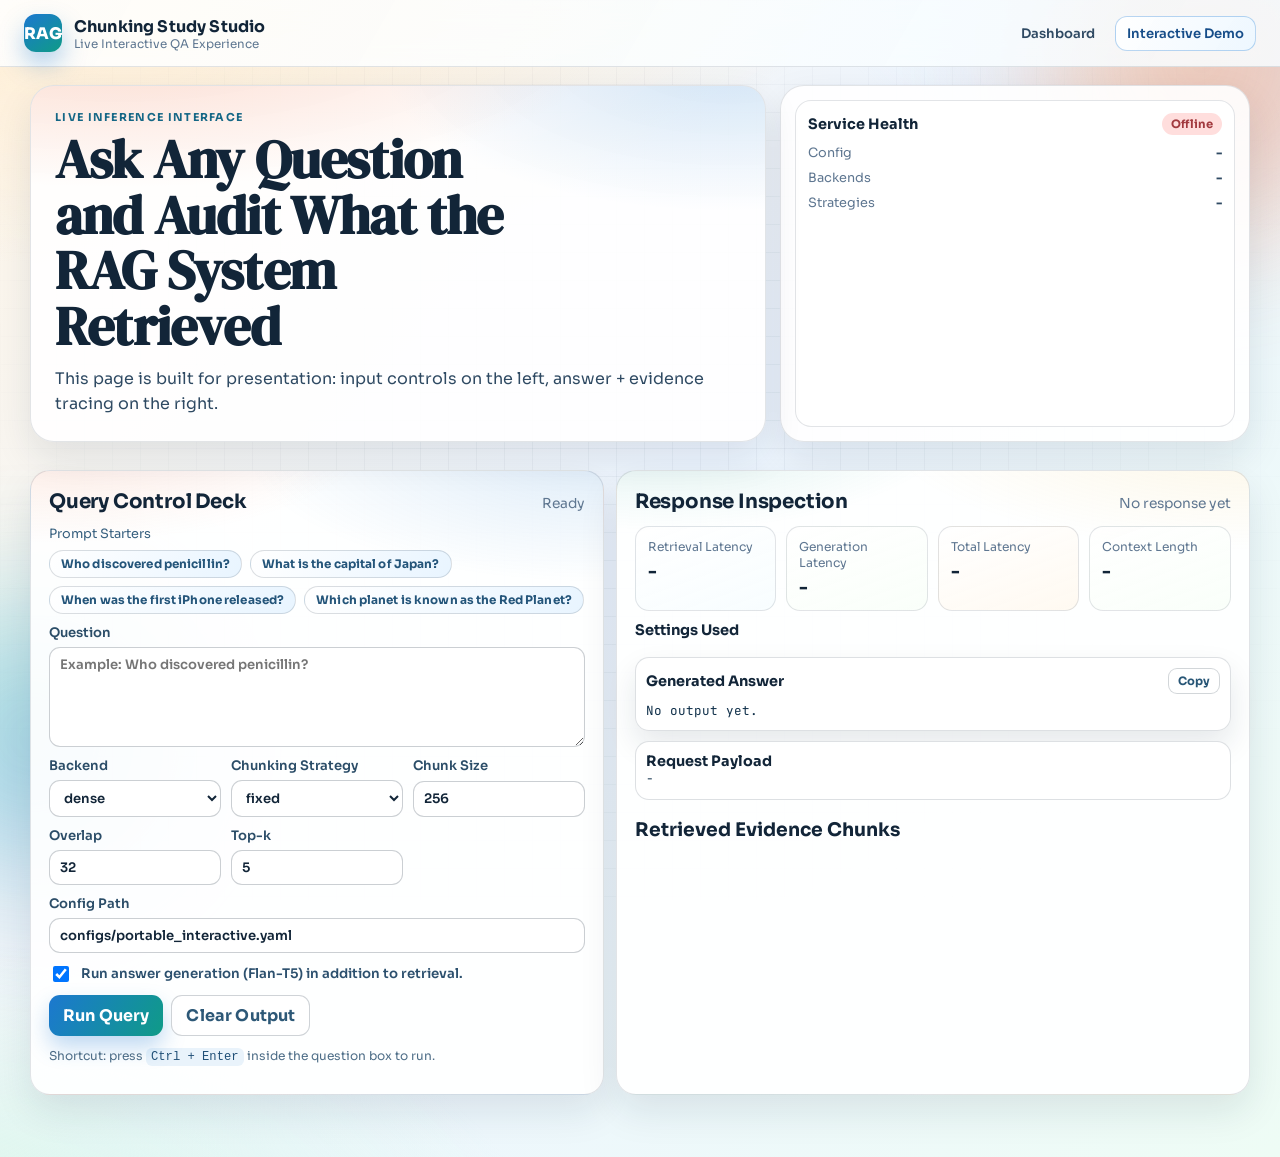
==== dashboard/demo.html @ 39a942e5 "feat: finalize v1 with portable interactive demo, redesigned frontend, and roadmap updates" ====
<!doctype html>
<html lang="en">
<head>
  <meta charset="utf-8">
  <meta name="viewport" content="width=device-width, initial-scale=1">
  <title>RAG Live Demo | Ask and Inspect Evidence</title>
  <link rel="preconnect" href="https://fonts.googleapis.com">
  <link rel="preconnect" href="https://fonts.gstatic.com" crossorigin>
  <link href="https://fonts.googleapis.com/css2?family=DM+Serif+Display:ital@0;1&family=JetBrains+Mono:wght@400;600&family=Sora:wght@400;600;700;800&display=swap" rel="stylesheet">
  <link rel="stylesheet" href="./styles.css">
  <link rel="stylesheet" href="./demo.css">
</head>
<body>
  <div class="ambient ambient-a"></div>
  <div class="ambient ambient-b"></div>
  <div class="grid-overlay"></div>

  <header class="topbar">
    <div class="brand">
      <span class="brand-badge">RAG</span>
      <div>
        <strong>Chunking Study Studio</strong>
        <small>Live Interactive QA Experience</small>
      </div>
    </div>
    <nav class="nav">
      <a href="./index.html">Dashboard</a>
      <a href="./demo.html" class="active">Interactive Demo</a>
    </nav>
  </header>

  <main class="container demo-container">
    <section class="hero demo-hero">
      <div class="hero-copy">
        <p class="eyebrow">Live Inference Interface</p>
        <h1>Ask Any Question and Audit What the RAG System Retrieved</h1>
        <p class="lead">
          This page is built for presentation: input controls on the left, answer + evidence tracing on the right.
        </p>
      </div>
      <aside class="hero-side">
        <article class="signal-card">
          <header>
            <h3>Service Health</h3>
            <span id="demoHealth" class="status status-warn">Checking...</span>
          </header>
          <dl>
            <div>
              <dt>Config</dt>
              <dd id="activeConfig">-</dd>
            </div>
            <div>
              <dt>Backends</dt>
              <dd id="availableBackends">-</dd>
            </div>
            <div>
              <dt>Strategies</dt>
              <dd id="availableStrategies">-</dd>
            </div>
          </dl>
        </article>
      </aside>
    </section>

    <section class="demo-layout">
      <article class="panel input-panel">
        <div class="section-head">
          <h2>Query Control Deck</h2>
          <p id="demoStatus">Ready</p>
        </div>

        <div class="preset-wrap">
          <p>Prompt Starters</p>
          <div id="promptChips" class="prompt-chips"></div>
        </div>

        <form id="askForm" class="ask-form">
          <label class="wide">
            Question
            <textarea id="questionInput" rows="4" placeholder="Example: Who discovered penicillin?"></textarea>
          </label>

          <label>
            Backend
            <select id="backendInput">
              <option value="dense">dense</option>
              <option value="bm25">bm25</option>
            </select>
          </label>

          <label>
            Chunking Strategy
            <select id="strategyInput">
              <option value="fixed">fixed</option>
              <option value="structure">structure</option>
              <option value="adaptive">adaptive</option>
            </select>
          </label>

          <label>
            Chunk Size
            <input id="chunkSizeInput" type="number" min="32" max="1024" value="256">
          </label>

          <label>
            Overlap
            <input id="overlapInput" type="number" min="0" max="512" value="32">
          </label>

          <label>
            Top-k
            <input id="topKInput" type="number" min="1" max="20" value="5">
          </label>

          <label class="wide">
            Config Path
            <input id="configInput" type="text" value="configs/portable_interactive.yaml">
          </label>

          <label class="checkbox wide">
            <input id="generateInput" type="checkbox" checked>
            Run answer generation (Flan-T5) in addition to retrieval.
          </label>

          <div class="form-actions wide">
            <button id="askBtn" type="submit">Run Query</button>
            <button id="clearBtn" type="button" class="secondary">Clear Output</button>
          </div>
        </form>

        <p class="hint">
          Shortcut: press <code>Ctrl + Enter</code> inside the question box to run.
        </p>
      </article>

      <article class="panel output-panel">
        <div class="section-head">
          <h2>Response Inspection</h2>
          <p id="responseTag">No response yet</p>
        </div>

        <div class="metric-grid compact">
          <article class="metric-card"><span>Retrieval Latency</span><strong id="o-retrieval-latency">-</strong></article>
          <article class="metric-card"><span>Generation Latency</span><strong id="o-generation-latency">-</strong></article>
          <article class="metric-card"><span>Total Latency</span><strong id="o-total-latency">-</strong></article>
          <article class="metric-card"><span>Context Length</span><strong id="o-context-len">-</strong></article>
        </div>

        <div class="settings-shell">
          <h3>Settings Used</h3>
          <div id="settingsBadges" class="settings-badges"></div>
        </div>

        <article class="answer-card">
          <header>
            <h3>Generated Answer</h3>
            <button id="copyAnswerBtn" type="button" class="mini-btn">Copy</button>
          </header>
          <pre id="answerOutput">No output yet.</pre>
        </article>

        <article class="payload-card">
          <h3>Request Payload</h3>
          <pre id="payloadOutput">-</pre>
        </article>

        <article>
          <h3>Retrieved Evidence Chunks</h3>
          <div id="hitsOutput" class="hits"></div>
        </article>
      </article>
    </section>
  </main>

  <script src="./demo.js"></script>
</body>
</html>
---- dashboard/styles.css ----
:root {
  --bg-cream: #fff6e8;
  --bg-mint: #eefcf5;
  --bg-sky: #edf5ff;
  --ink-900: #122538;
  --ink-700: #2f4a63;
  --ink-500: #5f7791;
  --line-soft: rgba(18, 37, 56, 0.12);
  --line-strong: rgba(18, 37, 56, 0.22);
  --card: rgba(255, 255, 255, 0.9);
  --brand-blue: #1c78d0;
  --brand-teal: #0f9b87;
  --brand-orange: #f06d43;
  --brand-gold: #f2bb39;
  --brand-red: #cc4f50;
  --ok: #138a5f;
  --warn: #a0661f;
  --err: #a23a3f;
  --shadow-soft: 0 16px 38px rgba(18, 37, 56, 0.1);
  --shadow-strong: 0 24px 64px rgba(18, 37, 56, 0.16);
}

* {
  box-sizing: border-box;
}

html,
body {
  margin: 0;
  padding: 0;
  color: var(--ink-900);
  background:
    radial-gradient(1200px 650px at 10% -14%, #ffe8c7 0%, transparent 66%),
    radial-gradient(920px 500px at 110% -8%, #d6ebff 0%, transparent 68%),
    radial-gradient(920px 500px at -5% 110%, #d9f8e8 0%, transparent 66%),
    linear-gradient(130deg, var(--bg-cream), var(--bg-sky) 48%, var(--bg-mint));
  font-family: "Sora", "Plus Jakarta Sans", "Avenir Next", sans-serif;
  min-height: 100%;
}

body {
  overflow-x: hidden;
}

.ambient {
  position: fixed;
  z-index: 0;
  pointer-events: none;
  border-radius: 999px;
  filter: blur(72px);
  opacity: 0.42;
  animation: floatBlob 10s ease-in-out infinite;
}

.ambient-a {
  width: 320px;
  height: 320px;
  top: -96px;
  right: -82px;
  background: linear-gradient(140deg, #ffb978, #f56e4a);
}

.ambient-b {
  width: 270px;
  height: 270px;
  bottom: 3%;
  left: -102px;
  background: linear-gradient(140deg, #36d0ba, #2c7edd);
  animation-delay: 1.8s;
}

.grid-overlay {
  position: fixed;
  inset: 0;
  z-index: 0;
  pointer-events: none;
  background-image:
    linear-gradient(rgba(24, 51, 72, 0.045) 1px, transparent 1px),
    linear-gradient(90deg, rgba(24, 51, 72, 0.045) 1px, transparent 1px);
  background-size: 28px 28px;
  mask-image: radial-gradient(circle at center, #000 28%, transparent 92%);
}

.topbar {
  position: sticky;
  top: 0;
  z-index: 40;
  display: flex;
  justify-content: space-between;
  align-items: center;
  gap: 14px;
  padding: 14px 24px;
  border-bottom: 1px solid rgba(18, 37, 56, 0.12);
  background:
    linear-gradient(120deg, rgba(255, 255, 255, 0.88), rgba(246, 252, 255, 0.86));
  backdrop-filter: blur(12px) saturate(140%);
}

.brand {
  display: flex;
  align-items: center;
  gap: 12px;
}

.brand strong {
  display: block;
  font-size: 1rem;
  letter-spacing: 0.01em;
}

.brand small {
  display: block;
  color: var(--ink-500);
  font-size: 0.74rem;
}

.brand-badge {
  width: 38px;
  height: 38px;
  display: inline-flex;
  align-items: center;
  justify-content: center;
  border-radius: 12px;
  font-weight: 800;
  letter-spacing: 0.04em;
  color: #fff;
  background: linear-gradient(145deg, var(--brand-blue), var(--brand-teal));
  box-shadow: 0 12px 24px rgba(28, 120, 208, 0.34);
}

.nav {
  display: flex;
  flex-wrap: wrap;
  gap: 8px;
}

.nav a {
  text-decoration: none;
  color: var(--ink-700);
  border: 1px solid transparent;
  border-radius: 12px;
  padding: 8px 11px;
  font-size: 0.82rem;
  font-weight: 600;
  transition: transform 0.2s ease, border-color 0.2s ease, background 0.2s ease;
}

.nav a:hover {
  transform: translateY(-1px);
  border-color: rgba(28, 120, 208, 0.24);
  background: rgba(255, 255, 255, 0.88);
}

.nav a.active {
  border-color: rgba(28, 120, 208, 0.3);
  background: linear-gradient(120deg, rgba(255, 255, 255, 0.94), rgba(237, 247, 255, 0.95));
  color: #164d89;
}

.container {
  position: relative;
  z-index: 1;
  max-width: 1260px;
  margin: 0 auto;
  padding: 24px 20px 62px;
}

.hero {
  display: grid;
  grid-template-columns: 1.32fr 0.88fr;
  gap: 14px;
  margin-bottom: 14px;
}

.hero-copy,
.hero-side {
  border-radius: 24px;
  border: 1px solid var(--line-soft);
  background: var(--card);
  box-shadow: var(--shadow-soft);
}

.hero-copy {
  padding: 24px;
  position: relative;
  overflow: hidden;
}

.hero-copy::before {
  content: "";
  position: absolute;
  inset: 0;
  pointer-events: none;
  background:
    radial-gradient(700px 220px at 12% -16%, rgba(240, 109, 67, 0.26), transparent 72%),
    radial-gradient(500px 220px at 95% -8%, rgba(28, 120, 208, 0.2), transparent 70%);
}

.hero-copy > * {
  position: relative;
  z-index: 1;
}

.hero-copy h1 {
  margin: 8px 0 12px;
  max-width: 18ch;
  line-height: 1.04;
  letter-spacing: -0.015em;
  font-size: clamp(2rem, 4.9vw, 3.35rem);
  font-family: "DM Serif Display", "Bodoni MT", serif;
}

.eyebrow {
  margin: 0;
  text-transform: uppercase;
  letter-spacing: 0.12em;
  color: #156786;
  font-weight: 700;
  font-size: 0.68rem;
}

.lead {
  margin: 0;
  max-width: 66ch;
  color: var(--ink-700);
  line-height: 1.56;
}

.hero-actions {
  display: flex;
  flex-wrap: wrap;
  gap: 10px;
  margin: 18px 0 14px;
}

.btn {
  border-radius: 13px;
  padding: 10px 15px;
  text-decoration: none;
  font-weight: 700;
  font-size: 0.84rem;
  letter-spacing: 0.015em;
  transition: transform 0.2s ease, box-shadow 0.2s ease;
}

.btn:hover {
  transform: translateY(-1px);
}

.btn-primary {
  color: #fff;
  background: linear-gradient(120deg, #1c78d0, #0f9b87);
  box-shadow: 0 14px 28px rgba(26, 116, 193, 0.32);
}

.btn-ghost {
  color: #204b70;
  border: 1px solid rgba(28, 120, 208, 0.28);
  background: rgba(255, 255, 255, 0.9);
}

.chip-row {
  display: flex;
  flex-wrap: wrap;
  gap: 8px;
}

.chip-row span {
  display: inline-flex;
  align-items: center;
  border-radius: 999px;
  border: 1px solid rgba(18, 37, 56, 0.12);
  color: #254967;
  background: linear-gradient(120deg, rgba(255, 255, 255, 0.95), rgba(235, 247, 255, 0.95));
  padding: 6px 12px;
  font-size: 0.76rem;
}

.hero-side {
  display: grid;
  gap: 10px;
  padding: 14px;
}

.signal-card {
  border: 1px solid var(--line-soft);
  border-radius: 16px;
  padding: 12px;
  background: rgba(255, 255, 255, 0.92);
}

.signal-card header {
  display: flex;
  justify-content: space-between;
  align-items: center;
  gap: 8px;
  margin-bottom: 10px;
}

.signal-card h3 {
  margin: 0;
  font-size: 0.9rem;
}

.signal-card.subtle p {
  margin: 6px 0 0;
  color: var(--ink-700);
  font-size: 0.84rem;
}

.status {
  border-radius: 999px;
  padding: 4px 9px;
  font-size: 0.72rem;
  font-weight: 700;
  letter-spacing: 0.01em;
}

.status-ok {
  color: var(--ok);
  background: #dff6ec;
}

.status-warn {
  color: var(--warn);
  background: #ffefcf;
}

.status-err {
  color: var(--err);
  background: #ffdedd;
}

.signal-card dl {
  margin: 0;
  display: grid;
  gap: 9px;
}

.signal-card dl div {
  display: flex;
  justify-content: space-between;
  gap: 10px;
}

.signal-card dt {
  color: var(--ink-500);
  font-size: 0.8rem;
}

.signal-card dd {
  margin: 0;
  max-width: 56%;
  text-align: right;
  font-size: 0.79rem;
  font-weight: 700;
  color: var(--ink-700);
}

.panel {
  margin-top: 14px;
  border-radius: 20px;
  border: 1px solid var(--line-soft);
  background: var(--card);
  box-shadow: var(--shadow-soft);
  padding: 18px;
}

.section-head {
  display: flex;
  justify-content: space-between;
  align-items: baseline;
  flex-wrap: wrap;
  gap: 8px;
  margin-bottom: 12px;
}

.section-head h2 {
  margin: 0;
  font-size: 1.24rem;
  letter-spacing: -0.01em;
}

.section-head p {
  margin: 0;
  font-size: 0.86rem;
  color: var(--ink-500);
}

.pipeline-track {
  display: grid;
  grid-template-columns: repeat(5, minmax(150px, 1fr));
  gap: 10px;
}

.pipeline-track article {
  border-radius: 14px;
  border: 1px solid var(--line-soft);
  padding: 12px;
  background: linear-gradient(180deg, rgba(255, 255, 255, 0.96), rgba(244, 252, 255, 0.9));
}

.pipeline-track article:nth-child(2n) {
  background: linear-gradient(180deg, rgba(255, 255, 255, 0.96), rgba(245, 255, 250, 0.9));
}

.pipeline-track span {
  width: 30px;
  height: 30px;
  display: inline-flex;
  align-items: center;
  justify-content: center;
  border-radius: 999px;
  font-size: 0.76rem;
  font-weight: 800;
  color: #fff;
  background: linear-gradient(145deg, var(--brand-orange), var(--brand-blue));
}

.pipeline-track h3 {
  margin: 8px 0 6px;
  font-size: 0.91rem;
}

.pipeline-track p {
  margin: 0;
  color: var(--ink-700);
  font-size: 0.8rem;
  line-height: 1.5;
}

.metric-grid {
  display: grid;
  grid-template-columns: repeat(4, minmax(150px, 1fr));
  gap: 10px;
}

.metric-card {
  border-radius: 14px;
  border: 1px solid var(--line-soft);
  background: linear-gradient(160deg, rgba(255, 255, 255, 0.96), rgba(247, 253, 255, 0.92));
  padding: 12px;
}

.metric-card:nth-child(2n) {
  background: linear-gradient(160deg, rgba(255, 255, 255, 0.96), rgba(249, 255, 249, 0.92));
}

.metric-card:nth-child(3n) {
  background: linear-gradient(160deg, rgba(255, 255, 255, 0.96), rgba(255, 249, 240, 0.92));
}

.metric-card span {
  display: block;
  color: var(--ink-500);
  font-size: 0.76rem;
}

.metric-card strong {
  display: block;
  margin-top: 5px;
  font-size: 1.08rem;
  letter-spacing: -0.01em;
}

.filter-bar {
  display: grid;
  grid-template-columns: repeat(3, minmax(170px, 1fr));
  gap: 10px;
  margin-bottom: 12px;
}

label {
  display: grid;
  gap: 6px;
  color: #2b4d68;
  font-size: 0.82rem;
  font-weight: 600;
}

select,
input,
textarea {
  border: 1px solid var(--line-strong);
  border-radius: 11px;
  background: rgba(255, 255, 255, 0.96);
  color: var(--ink-900);
  font: inherit;
  padding: 8px 10px;
  transition: border-color 0.18s ease, box-shadow 0.18s ease;
}

select:focus,
input:focus,
textarea:focus {
  outline: none;
  border-color: rgba(28, 120, 208, 0.55);
  box-shadow: 0 0 0 3px rgba(28, 120, 208, 0.14);
}

.chart-layout {
  display: grid;
  grid-template-columns: repeat(2, minmax(260px, 1fr));
  gap: 11px;
}

.chart-panel {
  border: 1px solid var(--line-soft);
  border-radius: 14px;
  padding: 10px;
  background: rgba(255, 255, 255, 0.94);
}

.chart-panel h3 {
  margin: 0 0 8px;
  font-size: 0.92rem;
}

canvas {
  width: 100%;
  border-radius: 10px;
  border: 1px solid rgba(18, 37, 56, 0.13);
  background: linear-gradient(180deg, #ffffff, #f8fcff);
}

.table-shell {
  margin-top: 12px;
  border-radius: 14px;
  border: 1px solid var(--line-soft);
  overflow: auto;
}

table {
  width: 100%;
  min-width: 920px;
  border-collapse: collapse;
  font-size: 0.8rem;
}

thead {
  background: linear-gradient(120deg, rgba(28, 120, 208, 0.14), rgba(15, 155, 135, 0.1));
}

th,
td {
  border-bottom: 1px solid rgba(18, 37, 56, 0.08);
  text-align: left;
  padding: 8px 9px;
}

tbody tr:nth-child(even) {
  background: rgba(255, 255, 255, 0.74);
}

tbody tr:hover {
  background: rgba(228, 244, 255, 0.76);
}

.badge {
  display: inline-flex;
  align-items: center;
  border-radius: 999px;
  border: 1px solid rgba(18, 37, 56, 0.14);
  background: linear-gradient(120deg, #ffffff, #f2f9ff);
  padding: 2px 8px;
  font-size: 0.73rem;
  color: #2a5578;
}

.findings-layout {
  display: grid;
  grid-template-columns: 1.1fr 0.9fr;
  gap: 12px;
}

.findings-layout h3 {
  margin: 0 0 10px;
  font-size: 0.94rem;
}

.champion-grid {
  display: grid;
  gap: 8px;
}

.champion-card {
  border: 1px solid var(--line-soft);
  border-radius: 12px;
  padding: 10px;
  background: linear-gradient(160deg, rgba(255, 255, 255, 0.96), rgba(255, 248, 238, 0.9));
}

.champion-card header {
  display: flex;
  justify-content: space-between;
  align-items: center;
  gap: 8px;
}

.champion-card h4 {
  margin: 0;
  font-size: 0.87rem;
}

.champion-card p {
  margin: 6px 0 0;
  color: var(--ink-700);
  font-size: 0.8rem;
}

.insight-list {
  margin: 0;
  padding-left: 18px;
  display: grid;
  gap: 8px;
}

.insight-list li {
  color: var(--ink-700);
  font-size: 0.84rem;
  line-height: 1.5;
}

.stagger {
  animation: rise 560ms cubic-bezier(0.18, 0.72, 0.2, 1) both;
}

.delay-1 {
  animation-delay: 70ms;
}

.delay-2 {
  animation-delay: 130ms;
}

.delay-3 {
  animation-delay: 190ms;
}

.delay-4 {
  animation-delay: 250ms;
}

.delay-5 {
  animation-delay: 320ms;
}

@keyframes rise {
  from {
    opacity: 0;
    transform: translateY(12px) scale(0.994);
  }
  to {
    opacity: 1;
    transform: translateY(0) scale(1);
  }
}

@keyframes floatBlob {
  0%,
  100% {
    transform: translateY(0) scale(1);
  }
  50% {
    transform: translateY(10px) scale(1.04);
  }
}

@media (max-width: 1080px) {
  .hero {
    grid-template-columns: 1fr;
  }

  .pipeline-track {
    grid-template-columns: repeat(2, minmax(150px, 1fr));
  }

  .metric-grid {
    grid-template-columns: repeat(2, minmax(150px, 1fr));
  }

  .chart-layout {
    grid-template-columns: 1fr;
  }

  .findings-layout {
    grid-template-columns: 1fr;
  }
}

@media (max-width: 760px) {
  .topbar {
    padding: 11px 12px;
  }

  .container {
    padding: 14px 10px 44px;
  }

  .hero-copy {
    padding: 18px;
  }

  .hero-copy h1 {
    font-size: clamp(1.75rem, 9.4vw, 2.55rem);
  }

  .filter-bar {
    grid-template-columns: 1fr;
  }

  .pipeline-track {
    grid-template-columns: 1fr;
  }

  .metric-grid {
    grid-template-columns: 1fr;
  }
}
---- dashboard/demo.css ----
.demo-container {
  padding-top: 18px;
}

.demo-hero {
  grid-template-columns: 1.22fr 0.78fr;
}

.demo-layout {
  margin-top: 14px;
  display: grid;
  grid-template-columns: 0.95fr 1.05fr;
  gap: 12px;
}

.input-panel,
.output-panel {
  min-height: 430px;
}

.input-panel {
  background:
    radial-gradient(460px 170px at 4% -8%, rgba(240, 109, 67, 0.17), transparent 72%),
    radial-gradient(500px 190px at 100% -4%, rgba(28, 120, 208, 0.15), transparent 72%),
    rgba(255, 255, 255, 0.92);
}

.output-panel {
  background:
    radial-gradient(420px 170px at 8% -10%, rgba(15, 155, 135, 0.16), transparent 72%),
    radial-gradient(520px 180px at 100% -8%, rgba(242, 187, 57, 0.14), transparent 72%),
    rgba(255, 255, 255, 0.92);
}

.preset-wrap {
  margin-bottom: 10px;
}

.preset-wrap p {
  margin: 0 0 8px;
  font-size: 0.8rem;
  color: #37607f;
}

.prompt-chips {
  display: flex;
  flex-wrap: wrap;
  gap: 8px;
}

.prompt-chip {
  border: 1px solid rgba(18, 37, 56, 0.15);
  border-radius: 999px;
  background: linear-gradient(120deg, rgba(255, 255, 255, 0.95), rgba(231, 244, 255, 0.95));
  color: #24557a;
  font-size: 0.74rem;
  font-weight: 700;
  letter-spacing: 0.01em;
  padding: 6px 11px;
  cursor: pointer;
  transition: transform 0.2s ease, box-shadow 0.2s ease, border-color 0.2s ease;
}

.prompt-chip:hover {
  transform: translateY(-1px);
  border-color: rgba(28, 120, 208, 0.42);
  box-shadow: 0 9px 20px rgba(28, 120, 208, 0.19);
}

.ask-form {
  display: grid;
  grid-template-columns: repeat(3, minmax(150px, 1fr));
  gap: 10px;
}

.ask-form .wide {
  grid-column: 1 / -1;
}

textarea {
  resize: vertical;
  min-height: 100px;
}

.checkbox {
  display: flex;
  align-items: center;
  gap: 9px;
  font-size: 0.83rem;
  color: #2c506e;
}

.checkbox input {
  width: 16px;
  height: 16px;
}

.form-actions {
  display: flex;
  gap: 8px;
  flex-wrap: wrap;
}

button {
  border: 0;
  border-radius: 11px;
  padding: 9px 14px;
  font: inherit;
  font-weight: 700;
  letter-spacing: 0.01em;
  cursor: pointer;
  transition: transform 0.2s ease, box-shadow 0.2s ease;
}

button:hover {
  transform: translateY(-1px);
}

#askBtn {
  color: #fff;
  background: linear-gradient(120deg, #1c78d0, #0f9b87);
  box-shadow: 0 11px 22px rgba(28, 120, 208, 0.28);
}

#askBtn:disabled {
  opacity: 0.64;
  cursor: progress;
}

button.secondary {
  color: #2d5877;
  border: 1px solid rgba(18, 37, 56, 0.2);
  background: rgba(255, 255, 255, 0.96);
}

.hint {
  color: #4d6d87;
  font-size: 0.76rem;
}

.hint code {
  border-radius: 6px;
  padding: 2px 5px;
  background: rgba(28, 120, 208, 0.09);
  color: #1f4f77;
}

.metric-grid.compact {
  grid-template-columns: repeat(4, minmax(120px, 1fr));
}

.settings-shell {
  margin-top: 10px;
  margin-bottom: 10px;
}

.settings-shell h3 {
  margin: 0 0 8px;
  font-size: 0.91rem;
}

.settings-badges {
  display: flex;
  gap: 8px;
  flex-wrap: wrap;
}

.settings-badges .badge {
  font-size: 0.73rem;
}

.answer-card,
.payload-card {
  margin-top: 10px;
  border: 1px solid rgba(18, 37, 56, 0.14);
  border-radius: 14px;
  background: rgba(255, 255, 255, 0.94);
  padding: 10px;
}

.answer-card {
  box-shadow: 0 14px 30px rgba(18, 37, 56, 0.1);
}

.answer-card header {
  display: flex;
  justify-content: space-between;
  align-items: center;
  gap: 8px;
  margin-bottom: 8px;
}

.answer-card h3,
.payload-card h3 {
  margin: 0;
  font-size: 0.9rem;
}

.mini-btn {
  border: 1px solid rgba(18, 37, 56, 0.19);
  background: #fff;
  color: #285676;
  padding: 5px 9px;
  font-size: 0.72rem;
  border-radius: 9px;
}

pre {
  margin: 0;
  white-space: pre-wrap;
  word-break: break-word;
  color: #10304a;
  font-size: 0.79rem;
  line-height: 1.46;
  font-family: "JetBrains Mono", "IBM Plex Mono", "Cascadia Code", monospace;
}

.hits {
  margin-top: 8px;
  display: grid;
  gap: 8px;
}

.hit-card {
  border: 1px solid rgba(18, 37, 56, 0.13);
  border-radius: 13px;
  background: rgba(255, 255, 255, 0.96);
  overflow: hidden;
}

.hit-card summary {
  list-style: none;
  display: flex;
  justify-content: space-between;
  align-items: center;
  gap: 8px;
  cursor: pointer;
  padding: 10px;
  background: linear-gradient(120deg, rgba(230, 244, 255, 0.88), rgba(239, 255, 248, 0.88));
}

.hit-card summary::-webkit-details-marker {
  display: none;
}

.hit-main {
  display: flex;
  align-items: center;
  flex-wrap: wrap;
  gap: 8px;
}

.hit-rank {
  color: #1b4e76;
  font-weight: 800;
}

.hit-score {
  color: #3e6e8e;
  font-size: 0.77rem;
}

.hit-id {
  color: #4f748f;
  font-size: 0.73rem;
}

.score-bar {
  width: 130px;
  height: 6px;
  border-radius: 999px;
  background: rgba(18, 37, 56, 0.1);
  overflow: hidden;
}

.score-bar > span {
  display: block;
  height: 100%;
  background: linear-gradient(120deg, #f06d43, #1c78d0);
}

.hit-body {
  padding: 10px;
  border-top: 1px solid rgba(18, 37, 56, 0.08);
}

.hit-meta {
  display: flex;
  gap: 7px;
  flex-wrap: wrap;
  margin-bottom: 6px;
}

.hit-meta span {
  border-radius: 999px;
  border: 1px solid rgba(18, 37, 56, 0.13);
  background: rgba(255, 255, 255, 0.9);
  color: #3d6280;
  font-size: 0.71rem;
  padding: 3px 7px;
}

mark {
  border-radius: 3px;
  padding: 0 2px;
  background: #fff0be;
  color: #5f4a00;
}

@media (max-width: 1120px) {
  .demo-layout {
    grid-template-columns: 1fr;
  }
}

@media (max-width: 980px) {
  .demo-hero {
    grid-template-columns: 1fr;
  }
}

@media (max-width: 760px) {
  .ask-form {
    grid-template-columns: 1fr;
  }

  .metric-grid.compact {
    grid-template-columns: repeat(2, minmax(120px, 1fr));
  }
}
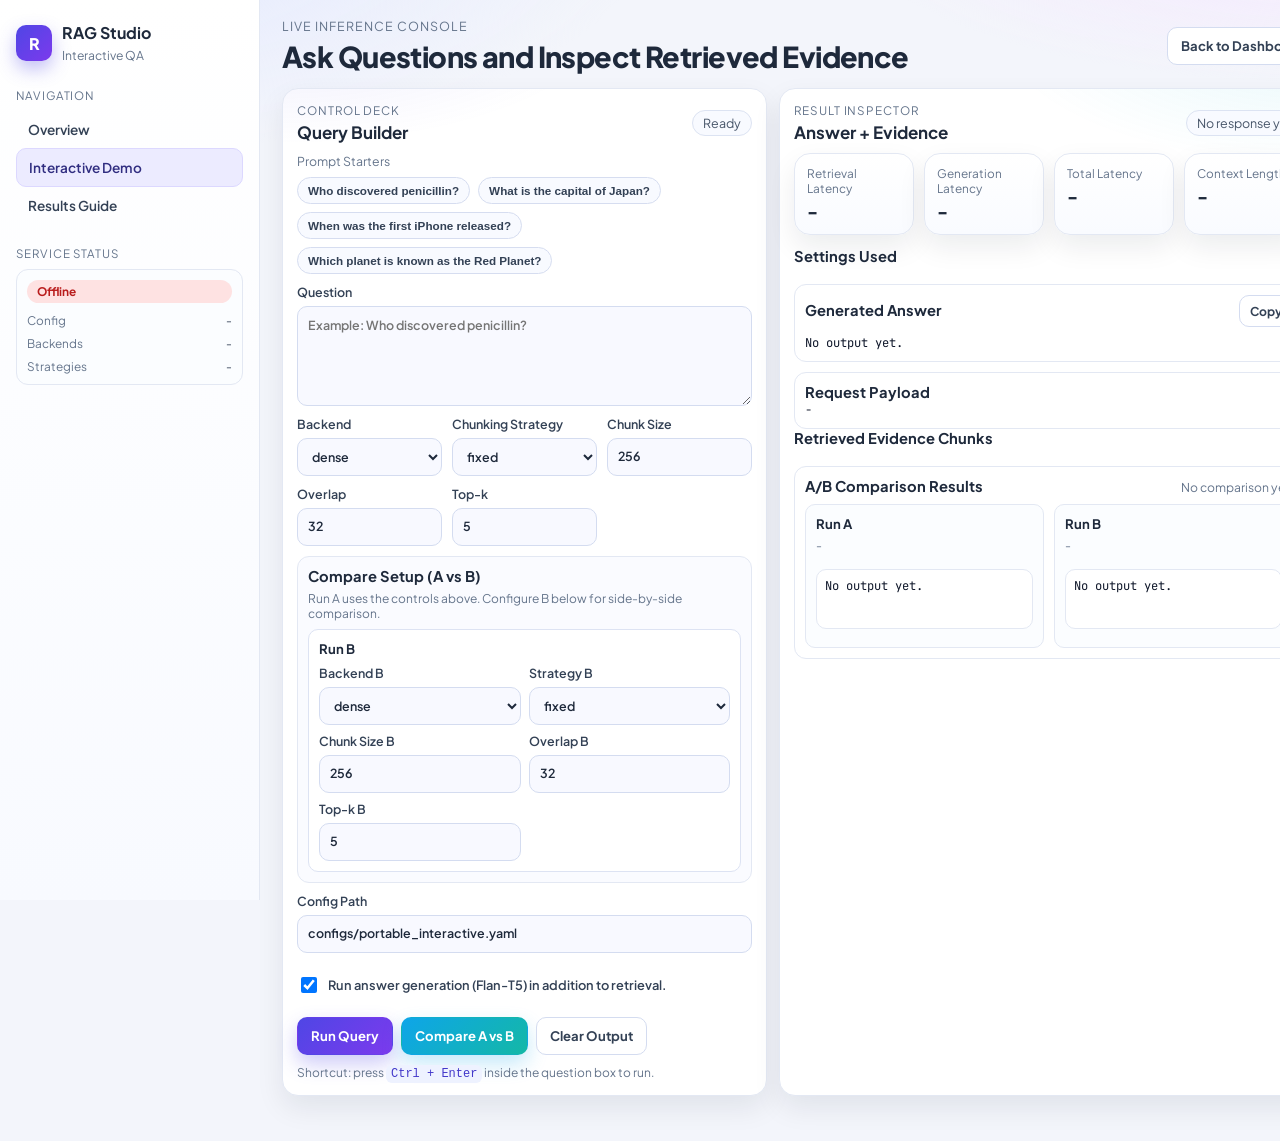
==== commit 95a6ff1c: "feat: finalize dashboard polish and reranker analysis pipeline" ====
--- a/dashboard/demo.html
+++ b/dashboard/demo.html
@@ -3,175 +3,235 @@
 <head>
   <meta charset="utf-8">
   <meta name="viewport" content="width=device-width, initial-scale=1">
-  <title>RAG Live Demo | Ask and Inspect Evidence</title>
+  <title>RAG Live Demo | SaaS QA Console</title>
   <link rel="preconnect" href="https://fonts.googleapis.com">
   <link rel="preconnect" href="https://fonts.gstatic.com" crossorigin>
-  <link href="https://fonts.googleapis.com/css2?family=DM+Serif+Display:ital@0;1&family=JetBrains+Mono:wght@400;600&family=Sora:wght@400;600;700;800&display=swap" rel="stylesheet">
-  <link rel="stylesheet" href="./styles.css">
-  <link rel="stylesheet" href="./demo.css">
+  <link href="https://fonts.googleapis.com/css2?family=Plus+Jakarta+Sans:wght@400;500;600;700;800&family=JetBrains+Mono:wght@500;700&display=swap" rel="stylesheet">
+  <link rel="stylesheet" href="./styles.css?v=20260327d">
+  <link rel="stylesheet" href="./demo.css?v=20260327d">
 </head>
 <body>
-  <div class="ambient ambient-a"></div>
-  <div class="ambient ambient-b"></div>
-  <div class="grid-overlay"></div>
-
-  <header class="topbar">
-    <div class="brand">
-      <span class="brand-badge">RAG</span>
-      <div>
-        <strong>Chunking Study Studio</strong>
-        <small>Live Interactive QA Experience</small>
+  <div class="saas-shell">
+    <aside class="saas-sidebar">
+      <div class="sidebar-brand">
+        <span class="brand-icon">R</span>
+        <div>
+          <strong>RAG Studio</strong>
+          <small>Interactive QA</small>
+        </div>
       </div>
-    </div>
-    <nav class="nav">
-      <a href="./index.html">Dashboard</a>
-      <a href="./demo.html" class="active">Interactive Demo</a>
-    </nav>
-  </header>
-
-  <main class="container demo-container">
-    <section class="hero demo-hero">
-      <div class="hero-copy">
-        <p class="eyebrow">Live Inference Interface</p>
-        <h1>Ask Any Question and Audit What the RAG System Retrieved</h1>
-        <p class="lead">
-          This page is built for presentation: input controls on the left, answer + evidence tracing on the right.
-        </p>
+
+      <div class="sidebar-group">
+        <p>Navigation</p>
+        <a href="./index.html" class="side-link">Overview</a>
+        <a href="./demo.html" class="side-link active">Interactive Demo</a>
+        <a href="/results/README.md" target="_blank" rel="noreferrer" class="side-link">Results Guide</a>
       </div>
-      <aside class="hero-side">
-        <article class="signal-card">
-          <header>
-            <h3>Service Health</h3>
-            <span id="demoHealth" class="status status-warn">Checking...</span>
-          </header>
-          <dl>
+
+      <div class="sidebar-group">
+        <p>Service Status</p>
+        <div class="service-box">
+          <span id="demoHealth" class="status status-warn">Checking...</span>
+          <dl class="service-list">
+            <dt>Config</dt><dd id="activeConfig">-</dd>
+            <dt>Backends</dt><dd id="availableBackends">-</dd>
+            <dt>Strategies</dt><dd id="availableStrategies">-</dd>
+          </dl>
+        </div>
+      </div>
+    </aside>
+
+    <main class="saas-main">
+      <header class="saas-topbar">
+        <div>
+          <p class="crumb">Live Inference Console</p>
+          <h1>Ask Questions and Inspect Retrieved Evidence</h1>
+        </div>
+        <div class="topbar-actions">
+          <a href="./index.html" class="btn btn-ghost">Back to Dashboard</a>
+        </div>
+      </header>
+
+      <section class="demo-layout">
+        <article class="panel input-panel">
+          <div class="panel-head">
             <div>
-              <dt>Config</dt>
-              <dd id="activeConfig">-</dd>
-            </div>
+              <p class="eyebrow">Control Deck</p>
+              <h2>Query Builder</h2>
+            </div>
+            <span id="demoStatus" class="demo-state">Ready</span>
+          </div>
+
+          <div class="preset-wrap">
+            <p>Prompt Starters</p>
+            <div id="promptChips" class="prompt-chips"></div>
+          </div>
+
+          <form id="askForm" class="ask-form">
+            <label class="wide">
+              Question
+              <textarea id="questionInput" rows="4" placeholder="Example: Who discovered penicillin?"></textarea>
+            </label>
+
+            <label>
+              Backend
+              <select id="backendInput">
+                <option value="dense">dense</option>
+                <option value="bm25">bm25</option>
+              </select>
+            </label>
+
+            <label>
+              Chunking Strategy
+              <select id="strategyInput">
+                <option value="fixed">fixed</option>
+                <option value="structure">structure</option>
+                <option value="adaptive">adaptive</option>
+              </select>
+            </label>
+
+            <label>
+              Chunk Size
+              <input id="chunkSizeInput" type="number" min="32" max="1024" value="256">
+            </label>
+
+            <label>
+              Overlap
+              <input id="overlapInput" type="number" min="0" max="512" value="32">
+            </label>
+
+            <label>
+              Top-k
+              <input id="topKInput" type="number" min="1" max="20" value="5">
+            </label>
+
+            <section class="compare-builder wide">
+              <div class="compare-head">
+                <h3>Compare Setup (A vs B)</h3>
+                <p>Run A uses the controls above. Configure B below for side-by-side comparison.</p>
+              </div>
+              <div class="variant-grid">
+                <article class="variant-card">
+                  <h4>Run B</h4>
+                  <label>
+                    Backend B
+                    <select id="backendInputB">
+                      <option value="dense">dense</option>
+                      <option value="bm25">bm25</option>
+                    </select>
+                  </label>
+                  <label>
+                    Strategy B
+                    <select id="strategyInputB">
+                      <option value="fixed">fixed</option>
+                      <option value="structure">structure</option>
+                      <option value="adaptive">adaptive</option>
+                    </select>
+                  </label>
+                  <label>
+                    Chunk Size B
+                    <input id="chunkSizeInputB" type="number" min="32" max="1024" value="256">
+                  </label>
+                  <label>
+                    Overlap B
+                    <input id="overlapInputB" type="number" min="0" max="512" value="32">
+                  </label>
+                  <label>
+                    Top-k B
+                    <input id="topKInputB" type="number" min="1" max="20" value="5">
+                  </label>
+                </article>
+              </div>
+            </section>
+
+            <label class="wide">
+              Config Path
+              <input id="configInput" type="text" value="configs/portable_interactive.yaml">
+            </label>
+
+            <label class="checkbox wide">
+              <input id="generateInput" type="checkbox" checked>
+              Run answer generation (Flan-T5) in addition to retrieval.
+            </label>
+
+            <div class="form-actions wide">
+              <button id="askBtn" type="submit" class="btn btn-primary">Run Query</button>
+              <button id="compareBtn" type="button" class="btn btn-accent">Compare A vs B</button>
+              <button id="clearBtn" type="button" class="btn btn-ghost">Clear Output</button>
+            </div>
+          </form>
+
+          <p class="hint">
+            Shortcut: press <code>Ctrl + Enter</code> inside the question box to run.
+          </p>
+        </article>
+
+        <article class="panel output-panel">
+          <div class="panel-head">
             <div>
-              <dt>Backends</dt>
-              <dd id="availableBackends">-</dd>
-            </div>
-            <div>
-              <dt>Strategies</dt>
-              <dd id="availableStrategies">-</dd>
-            </div>
-          </dl>
+              <p class="eyebrow">Result Inspector</p>
+              <h2>Answer + Evidence</h2>
+            </div>
+            <span id="responseTag" class="demo-state">No response yet</span>
+          </div>
+
+          <div class="metric-grid compact">
+            <article class="metric-card"><span>Retrieval Latency</span><strong id="o-retrieval-latency">-</strong></article>
+            <article class="metric-card"><span>Generation Latency</span><strong id="o-generation-latency">-</strong></article>
+            <article class="metric-card"><span>Total Latency</span><strong id="o-total-latency">-</strong></article>
+            <article class="metric-card"><span>Context Length</span><strong id="o-context-len">-</strong></article>
+          </div>
+
+          <div class="settings-shell">
+            <h3>Settings Used</h3>
+            <div id="settingsBadges" class="settings-badges"></div>
+          </div>
+
+          <article class="answer-card">
+            <header>
+              <h3>Generated Answer</h3>
+              <button id="copyAnswerBtn" type="button" class="btn btn-ghost btn-small mini-btn">Copy</button>
+            </header>
+            <pre id="answerOutput">No output yet.</pre>
+          </article>
+
+          <article class="payload-card">
+            <h3>Request Payload</h3>
+            <pre id="payloadOutput">-</pre>
+          </article>
+
+          <article>
+            <h3>Retrieved Evidence Chunks</h3>
+            <div id="hitsOutput" class="hits"></div>
+          </article>
+
+          <article class="compare-shell">
+            <header>
+              <h3>A/B Comparison Results</h3>
+              <p id="compareSummary">No comparison yet.</p>
+            </header>
+            <div class="compare-grid">
+              <section class="compare-result">
+                <h4>Run A</h4>
+                <p id="c-a-meta">-</p>
+                <div id="c-a-settings" class="settings-badges"></div>
+                <pre id="c-a-answer">No output yet.</pre>
+                <div id="c-a-hits" class="hits compact"></div>
+              </section>
+              <section class="compare-result">
+                <h4>Run B</h4>
+                <p id="c-b-meta">-</p>
+                <div id="c-b-settings" class="settings-badges"></div>
+                <pre id="c-b-answer">No output yet.</pre>
+                <div id="c-b-hits" class="hits compact"></div>
+              </section>
+            </div>
+          </article>
         </article>
-      </aside>
-    </section>
-
-    <section class="demo-layout">
-      <article class="panel input-panel">
-        <div class="section-head">
-          <h2>Query Control Deck</h2>
-          <p id="demoStatus">Ready</p>
-        </div>
-
-        <div class="preset-wrap">
-          <p>Prompt Starters</p>
-          <div id="promptChips" class="prompt-chips"></div>
-        </div>
-
-        <form id="askForm" class="ask-form">
-          <label class="wide">
-            Question
-            <textarea id="questionInput" rows="4" placeholder="Example: Who discovered penicillin?"></textarea>
-          </label>
-
-          <label>
-            Backend
-            <select id="backendInput">
-              <option value="dense">dense</option>
-              <option value="bm25">bm25</option>
-            </select>
-          </label>
-
-          <label>
-            Chunking Strategy
-            <select id="strategyInput">
-              <option value="fixed">fixed</option>
-              <option value="structure">structure</option>
-              <option value="adaptive">adaptive</option>
-            </select>
-          </label>
-
-          <label>
-            Chunk Size
-            <input id="chunkSizeInput" type="number" min="32" max="1024" value="256">
-          </label>
-
-          <label>
-            Overlap
-            <input id="overlapInput" type="number" min="0" max="512" value="32">
-          </label>
-
-          <label>
-            Top-k
-            <input id="topKInput" type="number" min="1" max="20" value="5">
-          </label>
-
-          <label class="wide">
-            Config Path
-            <input id="configInput" type="text" value="configs/portable_interactive.yaml">
-          </label>
-
-          <label class="checkbox wide">
-            <input id="generateInput" type="checkbox" checked>
-            Run answer generation (Flan-T5) in addition to retrieval.
-          </label>
-
-          <div class="form-actions wide">
-            <button id="askBtn" type="submit">Run Query</button>
-            <button id="clearBtn" type="button" class="secondary">Clear Output</button>
-          </div>
-        </form>
-
-        <p class="hint">
-          Shortcut: press <code>Ctrl + Enter</code> inside the question box to run.
-        </p>
-      </article>
-
-      <article class="panel output-panel">
-        <div class="section-head">
-          <h2>Response Inspection</h2>
-          <p id="responseTag">No response yet</p>
-        </div>
-
-        <div class="metric-grid compact">
-          <article class="metric-card"><span>Retrieval Latency</span><strong id="o-retrieval-latency">-</strong></article>
-          <article class="metric-card"><span>Generation Latency</span><strong id="o-generation-latency">-</strong></article>
-          <article class="metric-card"><span>Total Latency</span><strong id="o-total-latency">-</strong></article>
-          <article class="metric-card"><span>Context Length</span><strong id="o-context-len">-</strong></article>
-        </div>
-
-        <div class="settings-shell">
-          <h3>Settings Used</h3>
-          <div id="settingsBadges" class="settings-badges"></div>
-        </div>
-
-        <article class="answer-card">
-          <header>
-            <h3>Generated Answer</h3>
-            <button id="copyAnswerBtn" type="button" class="mini-btn">Copy</button>
-          </header>
-          <pre id="answerOutput">No output yet.</pre>
-        </article>
-
-        <article class="payload-card">
-          <h3>Request Payload</h3>
-          <pre id="payloadOutput">-</pre>
-        </article>
-
-        <article>
-          <h3>Retrieved Evidence Chunks</h3>
-          <div id="hitsOutput" class="hits"></div>
-        </article>
-      </article>
-    </section>
-  </main>
-
-  <script src="./demo.js"></script>
+      </section>
+    </main>
+  </div>
+
+  <script src="./demo.js?v=20260327d"></script>
 </body>
 </html>
--- a/dashboard/styles.css
+++ b/dashboard/styles.css
@@ -1,23 +1,32 @@
 :root {
-  --bg-cream: #fff6e8;
-  --bg-mint: #eefcf5;
-  --bg-sky: #edf5ff;
-  --ink-900: #122538;
-  --ink-700: #2f4a63;
-  --ink-500: #5f7791;
-  --line-soft: rgba(18, 37, 56, 0.12);
-  --line-strong: rgba(18, 37, 56, 0.22);
-  --card: rgba(255, 255, 255, 0.9);
-  --brand-blue: #1c78d0;
-  --brand-teal: #0f9b87;
-  --brand-orange: #f06d43;
-  --brand-gold: #f2bb39;
-  --brand-red: #cc4f50;
-  --ok: #138a5f;
-  --warn: #a0661f;
-  --err: #a23a3f;
-  --shadow-soft: 0 16px 38px rgba(18, 37, 56, 0.1);
-  --shadow-strong: 0 24px 64px rgba(18, 37, 56, 0.16);
+  --bg-page: #f3f5fb;
+  --bg-card: #ffffff;
+  --bg-card-soft: #f8f9ff;
+  --line: #e3e8f3;
+  --line-strong: #d4dcf0;
+  --ink: #1e293b;
+  --ink-soft: #64748b;
+  --primary: #4f46e5;
+  --primary-soft: #ecebff;
+  --accent: #06b6d4;
+  --ok: #15803d;
+  --warn: #a16207;
+  --err: #b91c1c;
+  --shadow: 0 12px 28px rgba(15, 23, 42, 0.08);
+  --radius-sm: 10px;
+  --radius-md: 12px;
+  --radius-lg: 16px;
+  --space-1: 8px;
+  --space-2: 10px;
+  --space-3: 12px;
+  --space-4: 14px;
+  --space-5: 16px;
+  --btn-h: 38px;
+  --btn-h-sm: 32px;
+  --title-w-strong: 700;
+  --title-w-heavy: 800;
+  --shadow-btn-primary: 0 9px 20px rgba(79, 70, 229, 0.28);
+  --shadow-btn-accent: 0 9px 20px rgba(14, 165, 233, 0.24);
 }
 
 * {
@@ -28,583 +37,469 @@
 body {
   margin: 0;
   padding: 0;
-  color: var(--ink-900);
+  min-height: 100%;
+}
+
+body {
+  font-family: "Plus Jakarta Sans", "Segoe UI", sans-serif;
+  color: var(--ink);
   background:
-    radial-gradient(1200px 650px at 10% -14%, #ffe8c7 0%, transparent 66%),
-    radial-gradient(920px 500px at 110% -8%, #d6ebff 0%, transparent 68%),
-    radial-gradient(920px 500px at -5% 110%, #d9f8e8 0%, transparent 66%),
-    linear-gradient(130deg, var(--bg-cream), var(--bg-sky) 48%, var(--bg-mint));
-  font-family: "Sora", "Plus Jakarta Sans", "Avenir Next", sans-serif;
-  min-height: 100%;
-}
-
-body {
-  overflow-x: hidden;
-}
-
-.ambient {
-  position: fixed;
-  z-index: 0;
-  pointer-events: none;
-  border-radius: 999px;
-  filter: blur(72px);
-  opacity: 0.42;
-  animation: floatBlob 10s ease-in-out infinite;
-}
-
-.ambient-a {
-  width: 320px;
-  height: 320px;
-  top: -96px;
-  right: -82px;
-  background: linear-gradient(140deg, #ffb978, #f56e4a);
-}
-
-.ambient-b {
-  width: 270px;
-  height: 270px;
-  bottom: 3%;
-  left: -102px;
-  background: linear-gradient(140deg, #36d0ba, #2c7edd);
-  animation-delay: 1.8s;
-}
-
-.grid-overlay {
-  position: fixed;
-  inset: 0;
-  z-index: 0;
-  pointer-events: none;
-  background-image:
-    linear-gradient(rgba(24, 51, 72, 0.045) 1px, transparent 1px),
-    linear-gradient(90deg, rgba(24, 51, 72, 0.045) 1px, transparent 1px);
-  background-size: 28px 28px;
-  mask-image: radial-gradient(circle at center, #000 28%, transparent 92%);
-}
-
-.topbar {
+    radial-gradient(1200px 440px at 2% -6%, #e2e8ff, transparent 52%),
+    radial-gradient(980px 360px at 102% -8%, #f6e7ff, transparent 48%),
+    var(--bg-page);
+}
+
+.saas-shell {
+  min-height: 100vh;
+  display: grid;
+  grid-template-columns: 260px 1fr;
+}
+
+.saas-sidebar {
+  padding: 22px 16px;
+  border-right: 1px solid var(--line);
+  background: linear-gradient(180deg, #ffffff, #f8faff);
   position: sticky;
   top: 0;
-  z-index: 40;
+  height: 100vh;
+}
+
+.sidebar-brand {
+  display: flex;
+  gap: 10px;
+  align-items: center;
+  margin-bottom: 24px;
+}
+
+.brand-icon {
+  width: 36px;
+  height: 36px;
+  border-radius: 10px;
+  display: inline-flex;
+  align-items: center;
+  justify-content: center;
+  color: #fff;
+  font-weight: 800;
+  background: linear-gradient(135deg, var(--primary), #7c3aed);
+  box-shadow: 0 8px 18px rgba(79, 70, 229, 0.34);
+}
+
+.sidebar-brand strong {
+  display: block;
+  font-size: 1rem;
+}
+
+.sidebar-brand small {
+  color: var(--ink-soft);
+  font-size: 0.76rem;
+}
+
+.sidebar-group {
+  margin-bottom: 22px;
+}
+
+.sidebar-group p {
+  margin: 0 0 8px;
+  color: var(--ink-soft);
+  font-size: 0.72rem;
+  text-transform: uppercase;
+  letter-spacing: 0.08em;
+}
+
+.side-link {
+  display: block;
+  text-decoration: none;
+  color: #334155;
+  font-weight: 600;
+  font-size: 0.85rem;
+  border-radius: 10px;
+  padding: 10px 12px;
+  transition: all 0.18s ease;
+}
+
+.side-link:hover {
+  background: #f4f6ff;
+}
+
+.side-link.active {
+  color: #312e81;
+  background: var(--primary-soft);
+  border: 1px solid #dcd8ff;
+}
+
+.side-meta {
+  list-style: none;
+  margin: 0;
+  padding: 0;
+  display: grid;
+  gap: 8px;
+}
+
+.side-meta li {
+  font-size: 0.8rem;
+  color: #475569;
+  border: 1px dashed var(--line);
+  border-radius: 10px;
+  padding: 8px 10px;
+  background: #fbfdff;
+}
+
+.saas-main {
+  padding: 18px 22px 34px;
+}
+
+.saas-topbar {
   display: flex;
   justify-content: space-between;
-  align-items: center;
-  gap: 14px;
-  padding: 14px 24px;
-  border-bottom: 1px solid rgba(18, 37, 56, 0.12);
-  background:
-    linear-gradient(120deg, rgba(255, 255, 255, 0.88), rgba(246, 252, 255, 0.86));
-  backdrop-filter: blur(12px) saturate(140%);
-}
-
-.brand {
+  gap: var(--space-4);
+  align-items: center;
+  margin-bottom: var(--space-4);
+}
+
+.crumb {
+  margin: 0;
+  color: var(--ink-soft);
+  font-size: 0.78rem;
+  text-transform: uppercase;
+  letter-spacing: 0.08em;
+}
+
+.saas-topbar h1 {
+  margin: 5px 0 0;
+  font-size: clamp(1.3rem, 2.5vw, 1.8rem);
+  letter-spacing: -0.02em;
+  font-weight: var(--title-w-heavy);
+  line-height: 1.2;
+}
+
+.topbar-actions {
   display: flex;
   align-items: center;
-  gap: 12px;
-}
-
-.brand strong {
-  display: block;
-  font-size: 1rem;
-  letter-spacing: 0.01em;
-}
-
-.brand small {
-  display: block;
-  color: var(--ink-500);
-  font-size: 0.74rem;
-}
-
-.brand-badge {
-  width: 38px;
-  height: 38px;
+  gap: var(--space-2);
+}
+
+.btn {
   display: inline-flex;
   align-items: center;
   justify-content: center;
-  border-radius: 12px;
-  font-weight: 800;
-  letter-spacing: 0.04em;
+  border: 1px solid transparent;
+  border-radius: var(--radius-sm);
+  min-height: var(--btn-h);
+  padding: 0 13px;
+  font-family: inherit;
+  font-weight: var(--title-w-strong);
+  font-size: 0.82rem;
+  line-height: 1;
+  text-decoration: none;
+  cursor: pointer;
+  white-space: nowrap;
+  transition: transform 0.16s ease, filter 0.16s ease;
+}
+
+.btn-primary {
   color: #fff;
-  background: linear-gradient(145deg, var(--brand-blue), var(--brand-teal));
-  box-shadow: 0 12px 24px rgba(28, 120, 208, 0.34);
-}
-
-.nav {
-  display: flex;
-  flex-wrap: wrap;
-  gap: 8px;
-}
-
-.nav a {
-  text-decoration: none;
-  color: var(--ink-700);
-  border: 1px solid transparent;
-  border-radius: 12px;
-  padding: 8px 11px;
-  font-size: 0.82rem;
-  font-weight: 600;
-  transition: transform 0.2s ease, border-color 0.2s ease, background 0.2s ease;
-}
-
-.nav a:hover {
-  transform: translateY(-1px);
-  border-color: rgba(28, 120, 208, 0.24);
-  background: rgba(255, 255, 255, 0.88);
-}
-
-.nav a.active {
-  border-color: rgba(28, 120, 208, 0.3);
-  background: linear-gradient(120deg, rgba(255, 255, 255, 0.94), rgba(237, 247, 255, 0.95));
-  color: #164d89;
-}
-
-.container {
-  position: relative;
-  z-index: 1;
-  max-width: 1260px;
-  margin: 0 auto;
-  padding: 24px 20px 62px;
-}
-
-.hero {
-  display: grid;
-  grid-template-columns: 1.32fr 0.88fr;
-  gap: 14px;
-  margin-bottom: 14px;
-}
-
-.hero-copy,
-.hero-side {
-  border-radius: 24px;
-  border: 1px solid var(--line-soft);
-  background: var(--card);
-  box-shadow: var(--shadow-soft);
-}
-
-.hero-copy {
-  padding: 24px;
-  position: relative;
-  overflow: hidden;
-}
-
-.hero-copy::before {
-  content: "";
-  position: absolute;
-  inset: 0;
-  pointer-events: none;
-  background:
-    radial-gradient(700px 220px at 12% -16%, rgba(240, 109, 67, 0.26), transparent 72%),
-    radial-gradient(500px 220px at 95% -8%, rgba(28, 120, 208, 0.2), transparent 70%);
-}
-
-.hero-copy > * {
-  position: relative;
-  z-index: 1;
-}
-
-.hero-copy h1 {
-  margin: 8px 0 12px;
-  max-width: 18ch;
-  line-height: 1.04;
-  letter-spacing: -0.015em;
-  font-size: clamp(2rem, 4.9vw, 3.35rem);
-  font-family: "DM Serif Display", "Bodoni MT", serif;
-}
-
-.eyebrow {
-  margin: 0;
-  text-transform: uppercase;
-  letter-spacing: 0.12em;
-  color: #156786;
-  font-weight: 700;
-  font-size: 0.68rem;
-}
-
-.lead {
-  margin: 0;
-  max-width: 66ch;
-  color: var(--ink-700);
-  line-height: 1.56;
-}
-
-.hero-actions {
-  display: flex;
-  flex-wrap: wrap;
-  gap: 10px;
-  margin: 18px 0 14px;
-}
-
-.btn {
-  border-radius: 13px;
-  padding: 10px 15px;
-  text-decoration: none;
-  font-weight: 700;
-  font-size: 0.84rem;
-  letter-spacing: 0.015em;
-  transition: transform 0.2s ease, box-shadow 0.2s ease;
+  background: linear-gradient(135deg, var(--primary), #7c3aed);
+  box-shadow: var(--shadow-btn-primary);
+}
+
+.btn-ghost {
+  color: #334155;
+  background: #fff;
+  border-color: var(--line-strong);
+}
+
+.btn-accent {
+  color: #fff;
+  background: linear-gradient(135deg, #0ea5e9, #14b8a6);
+  box-shadow: var(--shadow-btn-accent);
 }
 
 .btn:hover {
   transform: translateY(-1px);
 }
 
-.btn-primary {
-  color: #fff;
-  background: linear-gradient(120deg, #1c78d0, #0f9b87);
-  box-shadow: 0 14px 28px rgba(26, 116, 193, 0.32);
-}
-
-.btn-ghost {
-  color: #204b70;
-  border: 1px solid rgba(28, 120, 208, 0.28);
-  background: rgba(255, 255, 255, 0.9);
-}
-
-.chip-row {
-  display: flex;
-  flex-wrap: wrap;
-  gap: 8px;
-}
-
-.chip-row span {
+.btn-small {
+  min-height: var(--btn-h-sm);
+  padding: 0 10px;
+  font-size: 0.76rem;
+}
+
+.status {
   display: inline-flex;
   align-items: center;
   border-radius: 999px;
-  border: 1px solid rgba(18, 37, 56, 0.12);
-  color: #254967;
-  background: linear-gradient(120deg, rgba(255, 255, 255, 0.95), rgba(235, 247, 255, 0.95));
-  padding: 6px 12px;
-  font-size: 0.76rem;
-}
-
-.hero-side {
-  display: grid;
-  gap: 10px;
-  padding: 14px;
-}
-
-.signal-card {
-  border: 1px solid var(--line-soft);
-  border-radius: 16px;
-  padding: 12px;
-  background: rgba(255, 255, 255, 0.92);
-}
-
-.signal-card header {
-  display: flex;
-  justify-content: space-between;
-  align-items: center;
-  gap: 8px;
-  margin-bottom: 10px;
-}
-
-.signal-card h3 {
-  margin: 0;
-  font-size: 0.9rem;
-}
-
-.signal-card.subtle p {
-  margin: 6px 0 0;
-  color: var(--ink-700);
-  font-size: 0.84rem;
-}
-
-.status {
-  border-radius: 999px;
-  padding: 4px 9px;
-  font-size: 0.72rem;
+  padding: 4px 10px;
+  font-size: 0.74rem;
   font-weight: 700;
-  letter-spacing: 0.01em;
 }
 
 .status-ok {
   color: var(--ok);
-  background: #dff6ec;
+  background: #dcfce7;
 }
 
 .status-warn {
   color: var(--warn);
-  background: #ffefcf;
+  background: #fef3c7;
 }
 
 .status-err {
   color: var(--err);
-  background: #ffdedd;
-}
-
-.signal-card dl {
-  margin: 0;
-  display: grid;
-  gap: 9px;
-}
-
-.signal-card dl div {
-  display: flex;
-  justify-content: space-between;
-  gap: 10px;
-}
-
-.signal-card dt {
-  color: var(--ink-500);
-  font-size: 0.8rem;
-}
-
-.signal-card dd {
-  margin: 0;
-  max-width: 56%;
-  text-align: right;
-  font-size: 0.79rem;
-  font-weight: 700;
-  color: var(--ink-700);
-}
-
-.panel {
-  margin-top: 14px;
-  border-radius: 20px;
-  border: 1px solid var(--line-soft);
-  background: var(--card);
-  box-shadow: var(--shadow-soft);
-  padding: 18px;
-}
-
-.section-head {
-  display: flex;
-  justify-content: space-between;
-  align-items: baseline;
-  flex-wrap: wrap;
-  gap: 8px;
-  margin-bottom: 12px;
-}
-
-.section-head h2 {
-  margin: 0;
-  font-size: 1.24rem;
-  letter-spacing: -0.01em;
-}
-
-.section-head p {
-  margin: 0;
-  font-size: 0.86rem;
-  color: var(--ink-500);
-}
-
-.pipeline-track {
-  display: grid;
-  grid-template-columns: repeat(5, minmax(150px, 1fr));
-  gap: 10px;
-}
-
-.pipeline-track article {
-  border-radius: 14px;
-  border: 1px solid var(--line-soft);
-  padding: 12px;
-  background: linear-gradient(180deg, rgba(255, 255, 255, 0.96), rgba(244, 252, 255, 0.9));
-}
-
-.pipeline-track article:nth-child(2n) {
-  background: linear-gradient(180deg, rgba(255, 255, 255, 0.96), rgba(245, 255, 250, 0.9));
-}
-
-.pipeline-track span {
-  width: 30px;
-  height: 30px;
-  display: inline-flex;
-  align-items: center;
-  justify-content: center;
-  border-radius: 999px;
-  font-size: 0.76rem;
-  font-weight: 800;
-  color: #fff;
-  background: linear-gradient(145deg, var(--brand-orange), var(--brand-blue));
-}
-
-.pipeline-track h3 {
-  margin: 8px 0 6px;
-  font-size: 0.91rem;
-}
-
-.pipeline-track p {
-  margin: 0;
-  color: var(--ink-700);
-  font-size: 0.8rem;
-  line-height: 1.5;
+  background: #fee2e2;
+}
+
+.meta-grid {
+  display: grid;
+  grid-template-columns: repeat(3, minmax(180px, 1fr));
+  gap: var(--space-2);
+  margin-bottom: var(--space-3);
+}
+
+.meta-card {
+  border: 1px solid var(--line);
+  border-radius: var(--radius-lg);
+  background: var(--bg-card);
+  padding: var(--space-3);
+  box-shadow: var(--shadow);
+}
+
+.meta-card span {
+  display: block;
+  font-size: 0.74rem;
+  color: var(--ink-soft);
+}
+
+.meta-card strong {
+  display: block;
+  margin-top: 4px;
+  font-size: 0.84rem;
+  font-weight: var(--title-w-strong);
+  color: #334155;
 }
 
 .metric-grid {
   display: grid;
-  grid-template-columns: repeat(4, minmax(150px, 1fr));
-  gap: 10px;
+  grid-template-columns: repeat(4, minmax(170px, 1fr));
+  gap: var(--space-2);
+  margin-bottom: var(--space-3);
 }
 
 .metric-card {
-  border-radius: 14px;
-  border: 1px solid var(--line-soft);
-  background: linear-gradient(160deg, rgba(255, 255, 255, 0.96), rgba(247, 253, 255, 0.92));
-  padding: 12px;
-}
-
-.metric-card:nth-child(2n) {
-  background: linear-gradient(160deg, rgba(255, 255, 255, 0.96), rgba(249, 255, 249, 0.92));
-}
-
-.metric-card:nth-child(3n) {
-  background: linear-gradient(160deg, rgba(255, 255, 255, 0.96), rgba(255, 249, 240, 0.92));
+  border: 1px solid var(--line);
+  border-radius: var(--radius-lg);
+  background: linear-gradient(180deg, #ffffff, #f9fbff);
+  padding: var(--space-3);
+  box-shadow: var(--shadow);
 }
 
 .metric-card span {
   display: block;
-  color: var(--ink-500);
-  font-size: 0.76rem;
+  color: var(--ink-soft);
+  font-size: 0.74rem;
 }
 
 .metric-card strong {
   display: block;
   margin-top: 5px;
-  font-size: 1.08rem;
+  font-size: 1.1rem;
   letter-spacing: -0.01em;
+  font-weight: var(--title-w-heavy);
+  line-height: 1.2;
+}
+
+.panel {
+  border: 1px solid var(--line);
+  border-radius: var(--radius-lg);
+  background: var(--bg-card);
+  box-shadow: var(--shadow);
+  padding: var(--space-4);
+  margin-bottom: var(--space-3);
+}
+
+.panel-head {
+  display: flex;
+  align-items: center;
+  justify-content: space-between;
+  gap: var(--space-2);
+  margin-bottom: var(--space-2);
+}
+
+.tool-actions {
+  display: flex;
+  align-items: center;
+  gap: var(--space-1);
+  flex-wrap: wrap;
+}
+
+.eyebrow {
+  margin: 0;
+  color: var(--ink-soft);
+  font-size: 0.73rem;
+  text-transform: uppercase;
+  letter-spacing: 0.08em;
+}
+
+.panel-head h2 {
+  margin: 4px 0 0;
+  font-size: 1.06rem;
+  font-weight: var(--title-w-strong);
+  line-height: 1.25;
+}
+
+.panel h3 {
+  margin: 0 0 var(--space-1);
+  font-size: 0.92rem;
+  font-weight: var(--title-w-strong);
+  line-height: 1.3;
 }
 
 .filter-bar {
   display: grid;
-  grid-template-columns: repeat(3, minmax(170px, 1fr));
-  gap: 10px;
-  margin-bottom: 12px;
+  grid-template-columns: repeat(3, minmax(180px, 1fr));
+  gap: var(--space-2);
+  margin-bottom: var(--space-1);
 }
 
 label {
   display: grid;
   gap: 6px;
-  color: #2b4d68;
-  font-size: 0.82rem;
+  font-size: 0.78rem;
   font-weight: 600;
-}
-
+  color: #334155;
+}
+
+input,
 select,
-input,
 textarea {
+  width: 100%;
   border: 1px solid var(--line-strong);
-  border-radius: 11px;
-  background: rgba(255, 255, 255, 0.96);
-  color: var(--ink-900);
+  background: var(--bg-card-soft);
+  border-radius: var(--radius-sm);
+  min-height: var(--btn-h);
+  padding: 8px 10px;
+  color: var(--ink);
   font: inherit;
-  padding: 8px 10px;
-  transition: border-color 0.18s ease, box-shadow 0.18s ease;
-}
-
+  line-height: 1.35;
+}
+
+input:focus,
 select:focus,
-input:focus,
 textarea:focus {
   outline: none;
-  border-color: rgba(28, 120, 208, 0.55);
-  box-shadow: 0 0 0 3px rgba(28, 120, 208, 0.14);
+  border-color: #9aa6ff;
+  box-shadow: 0 0 0 3px rgba(79, 70, 229, 0.12);
+  background: #fff;
+}
+
+.filter-note {
+  margin: 0 0 var(--space-1);
+  color: var(--ink-soft);
+  font-size: 0.78rem;
 }
 
 .chart-layout {
   display: grid;
-  grid-template-columns: repeat(2, minmax(260px, 1fr));
-  gap: 11px;
+  grid-template-columns: repeat(2, minmax(250px, 1fr));
+  gap: var(--space-2);
 }
 
 .chart-panel {
-  border: 1px solid var(--line-soft);
-  border-radius: 14px;
-  padding: 10px;
-  background: rgba(255, 255, 255, 0.94);
+  border: 1px solid var(--line);
+  border-radius: var(--radius-md);
+  padding: var(--space-2);
+  background: #fff;
 }
 
 .chart-panel h3 {
   margin: 0 0 8px;
-  font-size: 0.92rem;
+  font-size: 0.9rem;
 }
 
 canvas {
   width: 100%;
   border-radius: 10px;
-  border: 1px solid rgba(18, 37, 56, 0.13);
-  background: linear-gradient(180deg, #ffffff, #f8fcff);
+  border: 1px solid var(--line);
+  background: linear-gradient(180deg, #ffffff, #f8faff);
 }
 
 .table-shell {
-  margin-top: 12px;
-  border-radius: 14px;
-  border: 1px solid var(--line-soft);
+  margin-top: var(--space-2);
+  border: 1px solid var(--line);
+  border-radius: var(--radius-md);
   overflow: auto;
 }
 
 table {
   width: 100%;
-  min-width: 920px;
+  min-width: 900px;
   border-collapse: collapse;
-  font-size: 0.8rem;
+  font-size: 0.79rem;
 }
 
 thead {
-  background: linear-gradient(120deg, rgba(28, 120, 208, 0.14), rgba(15, 155, 135, 0.1));
+  background: #f6f8ff;
 }
 
 th,
 td {
-  border-bottom: 1px solid rgba(18, 37, 56, 0.08);
+  padding: 8px 9px;
   text-align: left;
-  padding: 8px 9px;
-}
-
-tbody tr:nth-child(even) {
-  background: rgba(255, 255, 255, 0.74);
+  border-bottom: 1px solid var(--line);
+  vertical-align: middle;
 }
 
 tbody tr:hover {
-  background: rgba(228, 244, 255, 0.76);
+  background: #f7f9ff;
 }
 
 .badge {
   display: inline-flex;
   align-items: center;
   border-radius: 999px;
-  border: 1px solid rgba(18, 37, 56, 0.14);
-  background: linear-gradient(120deg, #ffffff, #f2f9ff);
+  border: 1px solid #d9def0;
   padding: 2px 8px;
-  font-size: 0.73rem;
-  color: #2a5578;
+  background: #f8faff;
+  color: #344155;
+  font-size: 0.71rem;
 }
 
 .findings-layout {
   display: grid;
-  grid-template-columns: 1.1fr 0.9fr;
-  gap: 12px;
+  grid-template-columns: 1fr 1fr;
+  gap: var(--space-2);
 }
 
 .findings-layout h3 {
-  margin: 0 0 10px;
-  font-size: 0.94rem;
+  margin: 0 0 8px;
+  font-size: 0.92rem;
 }
 
 .champion-grid {
   display: grid;
-  gap: 8px;
+  gap: var(--space-1);
 }
 
 .champion-card {
-  border: 1px solid var(--line-soft);
-  border-radius: 12px;
-  padding: 10px;
-  background: linear-gradient(160deg, rgba(255, 255, 255, 0.96), rgba(255, 248, 238, 0.9));
+  border: 1px solid var(--line);
+  border-radius: var(--radius-md);
+  background: #fbfcff;
+  padding: var(--space-2);
 }
 
 .champion-card header {
   display: flex;
   justify-content: space-between;
-  align-items: center;
   gap: 8px;
+  align-items: center;
 }
 
 .champion-card h4 {
   margin: 0;
-  font-size: 0.87rem;
 }
 
 .champion-card p {
   margin: 6px 0 0;
-  color: var(--ink-700);
+  color: #475569;
   font-size: 0.8rem;
 }
 
@@ -612,107 +507,71 @@
   margin: 0;
   padding-left: 18px;
   display: grid;
-  gap: 8px;
+  gap: 7px;
 }
 
 .insight-list li {
-  color: var(--ink-700);
-  font-size: 0.84rem;
+  color: #475569;
+  font-size: 0.82rem;
   line-height: 1.5;
 }
 
-.stagger {
-  animation: rise 560ms cubic-bezier(0.18, 0.72, 0.2, 1) both;
-}
-
-.delay-1 {
-  animation-delay: 70ms;
-}
-
-.delay-2 {
-  animation-delay: 130ms;
-}
-
-.delay-3 {
-  animation-delay: 190ms;
-}
-
-.delay-4 {
-  animation-delay: 250ms;
-}
-
-.delay-5 {
-  animation-delay: 320ms;
-}
-
-@keyframes rise {
-  from {
-    opacity: 0;
-    transform: translateY(12px) scale(0.994);
-  }
-  to {
-    opacity: 1;
-    transform: translateY(0) scale(1);
-  }
-}
-
-@keyframes floatBlob {
-  0%,
-  100% {
-    transform: translateY(0) scale(1);
-  }
-  50% {
-    transform: translateY(10px) scale(1.04);
-  }
-}
-
-@media (max-width: 1080px) {
-  .hero {
+pre {
+  margin: 0;
+  white-space: pre-wrap;
+  word-break: break-word;
+  font-family: "JetBrains Mono", "Cascadia Code", monospace;
+  font-size: 0.76rem;
+  color: #0f172a;
+}
+
+@media (max-width: 1200px) {
+  .saas-shell {
     grid-template-columns: 1fr;
   }
 
-  .pipeline-track {
-    grid-template-columns: repeat(2, minmax(150px, 1fr));
+  .saas-sidebar {
+    position: static;
+    height: auto;
+    border-right: 0;
+    border-bottom: 1px solid var(--line);
+  }
+}
+
+@media (max-width: 980px) {
+  .saas-main {
+    padding: 12px;
+  }
+
+  .saas-topbar {
+    flex-direction: column;
+    align-items: flex-start;
+  }
+
+  .panel-head {
+    flex-direction: column;
+    align-items: flex-start;
+  }
+
+  .meta-grid {
+    grid-template-columns: 1fr;
   }
 
   .metric-grid {
     grid-template-columns: repeat(2, minmax(150px, 1fr));
   }
 
-  .chart-layout {
+  .filter-bar {
     grid-template-columns: 1fr;
   }
 
+  .chart-layout,
   .findings-layout {
     grid-template-columns: 1fr;
   }
 }
 
-@media (max-width: 760px) {
-  .topbar {
-    padding: 11px 12px;
-  }
-
-  .container {
-    padding: 14px 10px 44px;
-  }
-
-  .hero-copy {
-    padding: 18px;
-  }
-
-  .hero-copy h1 {
-    font-size: clamp(1.75rem, 9.4vw, 2.55rem);
-  }
-
-  .filter-bar {
-    grid-template-columns: 1fr;
-  }
-
-  .pipeline-track {
-    grid-template-columns: 1fr;
-  }
-
+@media (max-width: 640px) {
   .metric-grid {
     grid-template-columns: 1fr;
   }
--- a/dashboard/demo.css
+++ b/dashboard/demo.css
@@ -1,76 +1,105 @@
-.demo-container {
-  padding-top: 18px;
-}
-
-.demo-hero {
-  grid-template-columns: 1.22fr 0.78fr;
-}
-
 .demo-layout {
-  margin-top: 14px;
-  display: grid;
-  grid-template-columns: 0.95fr 1.05fr;
-  gap: 12px;
-}
-
-.input-panel,
-.output-panel {
-  min-height: 430px;
+  display: grid;
+  grid-template-columns: 0.96fr 1.04fr;
+  gap: var(--space-3);
 }
 
 .input-panel {
   background:
-    radial-gradient(460px 170px at 4% -8%, rgba(240, 109, 67, 0.17), transparent 72%),
-    radial-gradient(500px 190px at 100% -4%, rgba(28, 120, 208, 0.15), transparent 72%),
-    rgba(255, 255, 255, 0.92);
+    radial-gradient(540px 220px at 0% -8%, rgba(79, 70, 229, 0.11), transparent 62%),
+    #ffffff;
 }
 
 .output-panel {
   background:
-    radial-gradient(420px 170px at 8% -10%, rgba(15, 155, 135, 0.16), transparent 72%),
-    radial-gradient(520px 180px at 100% -8%, rgba(242, 187, 57, 0.14), transparent 72%),
-    rgba(255, 255, 255, 0.92);
+    radial-gradient(520px 220px at 100% -6%, rgba(6, 182, 212, 0.1), transparent 62%),
+    #ffffff;
+}
+
+.demo-state {
+  color: #475569;
+  font-size: 0.78rem;
+  border: 1px solid #dce3f2;
+  border-radius: 999px;
+  background: #f8faff;
+  padding: 4px 10px;
+  max-width: 52%;
+  white-space: nowrap;
+  overflow: hidden;
+  text-overflow: ellipsis;
+}
+
+.service-box {
+  border: 1px solid var(--line);
+  border-radius: var(--radius-md);
+  padding: var(--space-2);
+  background: #fbfdff;
+  display: grid;
+  gap: var(--space-2);
+}
+
+.service-box dl {
+  margin: 0;
+}
+
+.service-list {
+  display: grid;
+  grid-template-columns: minmax(70px, auto) 1fr;
+  gap: var(--space-1) var(--space-2);
+  align-items: center;
+}
+
+.service-list dt {
+  color: #64748b;
+  font-size: 0.74rem;
+}
+
+.service-list dd {
+  margin: 0;
+  color: #334155;
+  font-size: 0.74rem;
+  text-align: right;
+  white-space: nowrap;
+  overflow: hidden;
+  text-overflow: ellipsis;
 }
 
 .preset-wrap {
-  margin-bottom: 10px;
+  margin-bottom: var(--space-2);
 }
 
 .preset-wrap p {
-  margin: 0 0 8px;
-  font-size: 0.8rem;
-  color: #37607f;
+  margin: 0 0 var(--space-1);
+  color: #64748b;
+  font-size: 0.77rem;
 }
 
 .prompt-chips {
   display: flex;
+  gap: var(--space-1);
   flex-wrap: wrap;
-  gap: 8px;
 }
 
 .prompt-chip {
-  border: 1px solid rgba(18, 37, 56, 0.15);
+  border: 1px solid #d6ddf0;
   border-radius: 999px;
-  background: linear-gradient(120deg, rgba(255, 255, 255, 0.95), rgba(231, 244, 255, 0.95));
-  color: #24557a;
-  font-size: 0.74rem;
-  font-weight: 700;
-  letter-spacing: 0.01em;
-  padding: 6px 11px;
+  background: #f8faff;
+  color: #334155;
+  font-weight: 600;
+  font-size: 0.73rem;
+  padding: 6px 10px;
   cursor: pointer;
-  transition: transform 0.2s ease, box-shadow 0.2s ease, border-color 0.2s ease;
 }
 
 .prompt-chip:hover {
-  transform: translateY(-1px);
-  border-color: rgba(28, 120, 208, 0.42);
-  box-shadow: 0 9px 20px rgba(28, 120, 208, 0.19);
+  border-color: #a5b4fc;
+  background: #eef0ff;
 }
 
 .ask-form {
   display: grid;
-  grid-template-columns: repeat(3, minmax(150px, 1fr));
-  gap: 10px;
+  grid-template-columns: repeat(3, minmax(145px, 1fr));
+  gap: var(--space-2);
 }
 
 .ask-form .wide {
@@ -80,14 +109,56 @@
 textarea {
   resize: vertical;
   min-height: 100px;
+  padding-top: 10px;
+  padding-bottom: 10px;
+}
+
+.compare-builder {
+  border: 1px solid var(--line);
+  border-radius: var(--radius-md);
+  padding: var(--space-2);
+  background: #fafbff;
+}
+
+.compare-head h3 {
+  margin: 0;
+  font-size: 0.92rem;
+  font-weight: var(--title-w-strong);
+}
+
+.compare-head p {
+  margin: 5px 0 0;
+  color: #64748b;
+  font-size: 0.75rem;
+}
+
+.variant-grid {
+  margin-top: var(--space-1);
+}
+
+.variant-card {
+  border: 1px solid #dde3f3;
+  border-radius: var(--radius-sm);
+  background: #fff;
+  padding: var(--space-2);
+  display: grid;
+  grid-template-columns: repeat(2, minmax(140px, 1fr));
+  gap: var(--space-1);
+}
+
+.variant-card h4 {
+  margin: 0;
+  font-size: 0.82rem;
+  font-weight: var(--title-w-strong);
+  grid-column: 1 / -1;
 }
 
 .checkbox {
   display: flex;
   align-items: center;
-  gap: 9px;
-  font-size: 0.83rem;
-  color: #2c506e;
+  gap: 8px;
+  font-size: 0.8rem;
+  color: #334155;
 }
 
 .checkbox input {
@@ -97,52 +168,27 @@
 
 .form-actions {
   display: flex;
-  gap: 8px;
   flex-wrap: wrap;
-}
-
-button {
-  border: 0;
-  border-radius: 11px;
-  padding: 9px 14px;
-  font: inherit;
-  font-weight: 700;
-  letter-spacing: 0.01em;
-  cursor: pointer;
-  transition: transform 0.2s ease, box-shadow 0.2s ease;
-}
-
-button:hover {
-  transform: translateY(-1px);
-}
-
-#askBtn {
-  color: #fff;
-  background: linear-gradient(120deg, #1c78d0, #0f9b87);
-  box-shadow: 0 11px 22px rgba(28, 120, 208, 0.28);
-}
-
-#askBtn:disabled {
-  opacity: 0.64;
+  gap: var(--space-1);
+}
+
+#askBtn:disabled,
+#compareBtn:disabled {
+  opacity: 0.68;
   cursor: progress;
 }
 
-button.secondary {
-  color: #2d5877;
-  border: 1px solid rgba(18, 37, 56, 0.2);
-  background: rgba(255, 255, 255, 0.96);
-}
-
 .hint {
-  color: #4d6d87;
-  font-size: 0.76rem;
+  margin: var(--space-2) 0 0;
+  color: #64748b;
+  font-size: 0.75rem;
 }
 
 .hint code {
   border-radius: 6px;
   padding: 2px 5px;
-  background: rgba(28, 120, 208, 0.09);
-  color: #1f4f77;
+  background: #eef2ff;
+  color: #4338ca;
 }
 
 .metric-grid.compact {
@@ -150,93 +196,73 @@
 }
 
 .settings-shell {
-  margin-top: 10px;
-  margin-bottom: 10px;
+  margin: var(--space-2) 0;
 }
 
 .settings-shell h3 {
-  margin: 0 0 8px;
-  font-size: 0.91rem;
+  margin: 0 0 var(--space-1);
+  font-size: 0.92rem;
+  font-weight: var(--title-w-strong);
 }
 
 .settings-badges {
   display: flex;
-  gap: 8px;
   flex-wrap: wrap;
-}
-
-.settings-badges .badge {
-  font-size: 0.73rem;
+  gap: var(--space-1);
 }
 
 .answer-card,
-.payload-card {
-  margin-top: 10px;
-  border: 1px solid rgba(18, 37, 56, 0.14);
-  border-radius: 14px;
-  background: rgba(255, 255, 255, 0.94);
-  padding: 10px;
-}
-
-.answer-card {
-  box-shadow: 0 14px 30px rgba(18, 37, 56, 0.1);
+.payload-card,
+.compare-shell {
+  margin-top: var(--space-2);
+  border: 1px solid var(--line);
+  border-radius: var(--radius-md);
+  background: #fff;
+  padding: var(--space-2);
 }
 
 .answer-card header {
   display: flex;
   justify-content: space-between;
   align-items: center;
-  gap: 8px;
-  margin-bottom: 8px;
+  margin-bottom: var(--space-1);
 }
 
 .answer-card h3,
-.payload-card h3 {
-  margin: 0;
-  font-size: 0.9rem;
+.payload-card h3,
+.compare-shell h3 {
+  margin: 0;
+  font-size: 0.92rem;
+  font-weight: var(--title-w-strong);
+  line-height: 1.3;
 }
 
 .mini-btn {
-  border: 1px solid rgba(18, 37, 56, 0.19);
+  min-height: var(--btn-h-sm);
+}
+
+.hits {
+  margin-top: var(--space-1);
+  display: grid;
+  gap: var(--space-1);
+}
+
+.hit-card {
+  border: 1px solid var(--line);
+  border-radius: var(--radius-md);
+  overflow: hidden;
   background: #fff;
-  color: #285676;
-  padding: 5px 9px;
-  font-size: 0.72rem;
-  border-radius: 9px;
-}
-
-pre {
-  margin: 0;
-  white-space: pre-wrap;
-  word-break: break-word;
-  color: #10304a;
-  font-size: 0.79rem;
-  line-height: 1.46;
-  font-family: "JetBrains Mono", "IBM Plex Mono", "Cascadia Code", monospace;
-}
-
-.hits {
-  margin-top: 8px;
-  display: grid;
-  gap: 8px;
-}
-
-.hit-card {
-  border: 1px solid rgba(18, 37, 56, 0.13);
-  border-radius: 13px;
-  background: rgba(255, 255, 255, 0.96);
-  overflow: hidden;
 }
 
 .hit-card summary {
   list-style: none;
+  padding: var(--space-2);
   display: flex;
   justify-content: space-between;
-  align-items: center;
-  gap: 8px;
+  gap: var(--space-1);
+  align-items: center;
   cursor: pointer;
-  padding: 10px;
-  background: linear-gradient(120deg, rgba(230, 244, 255, 0.88), rgba(239, 255, 248, 0.88));
+  background: #f8faff;
 }
 
 .hit-card summary::-webkit-details-marker {
@@ -245,43 +271,39 @@
 
 .hit-main {
   display: flex;
-  align-items: center;
+  gap: 7px;
   flex-wrap: wrap;
-  gap: 8px;
+  align-items: center;
 }
 
 .hit-rank {
-  color: #1b4e76;
   font-weight: 800;
-}
-
-.hit-score {
-  color: #3e6e8e;
-  font-size: 0.77rem;
-}
-
+  color: #312e81;
+}
+
+.hit-score,
 .hit-id {
-  color: #4f748f;
+  color: #64748b;
   font-size: 0.73rem;
 }
 
 .score-bar {
-  width: 130px;
+  width: 120px;
   height: 6px;
   border-radius: 999px;
-  background: rgba(18, 37, 56, 0.1);
+  background: #e3e9f8;
   overflow: hidden;
 }
 
-.score-bar > span {
+.score-bar span {
   display: block;
   height: 100%;
-  background: linear-gradient(120deg, #f06d43, #1c78d0);
+  background: linear-gradient(120deg, #4f46e5, #06b6d4);
 }
 
 .hit-body {
-  padding: 10px;
-  border-top: 1px solid rgba(18, 37, 56, 0.08);
+  padding: var(--space-2);
+  border-top: 1px solid var(--line);
 }
 
 .hit-meta {
@@ -293,18 +315,77 @@
 
 .hit-meta span {
   border-radius: 999px;
-  border: 1px solid rgba(18, 37, 56, 0.13);
-  background: rgba(255, 255, 255, 0.9);
-  color: #3d6280;
-  font-size: 0.71rem;
-  padding: 3px 7px;
+  border: 1px solid #dbe3f4;
+  padding: 2px 7px;
+  font-size: 0.7rem;
+  color: #64748b;
 }
 
 mark {
-  border-radius: 3px;
+  background: #fef08a;
+  color: #713f12;
+  border-radius: 4px;
   padding: 0 2px;
-  background: #fff0be;
-  color: #5f4a00;
+}
+
+.compare-shell > header {
+  display: flex;
+  justify-content: space-between;
+  gap: var(--space-1);
+  align-items: center;
+  margin-bottom: var(--space-1);
+}
+
+.compare-shell > header p {
+  margin: 0;
+  color: #64748b;
+  font-size: 0.76rem;
+}
+
+.compare-grid {
+  display: grid;
+  grid-template-columns: repeat(2, minmax(230px, 1fr));
+  gap: var(--space-2);
+}
+
+.compare-result {
+  border: 1px solid var(--line);
+  border-radius: var(--radius-sm);
+  background: #fbfdff;
+  padding: var(--space-2);
+}
+
+.compare-result h4 {
+  margin: 0;
+  font-size: 0.82rem;
+  font-weight: var(--title-w-strong);
+}
+
+.compare-result p {
+  margin: 6px 0 8px;
+  color: #64748b;
+  font-size: 0.75rem;
+}
+
+.compare-result pre {
+  margin-top: var(--space-1);
+  min-height: 60px;
+  border: 1px solid var(--line);
+  border-radius: var(--radius-sm);
+  background: #fff;
+  padding: var(--space-1);
+}
+
+.hits.compact {
+  gap: 6px;
+}
+
+.hits.compact .hit-card summary {
+  padding: 8px;
+}
+
+.hits.compact .hit-body {
+  padding: 8px;
 }
 
 @media (max-width: 1120px) {
@@ -313,18 +394,20 @@
   }
 }
 
-@media (max-width: 980px) {
-  .demo-hero {
-    grid-template-columns: 1fr;
-  }
-}
-
 @media (max-width: 760px) {
   .ask-form {
     grid-template-columns: 1fr;
   }
 
+  .variant-card {
+    grid-template-columns: 1fr;
+  }
+
   .metric-grid.compact {
     grid-template-columns: repeat(2, minmax(120px, 1fr));
   }
-}
+
+  .compare-grid {
+    grid-template-columns: 1fr;
+  }
+}
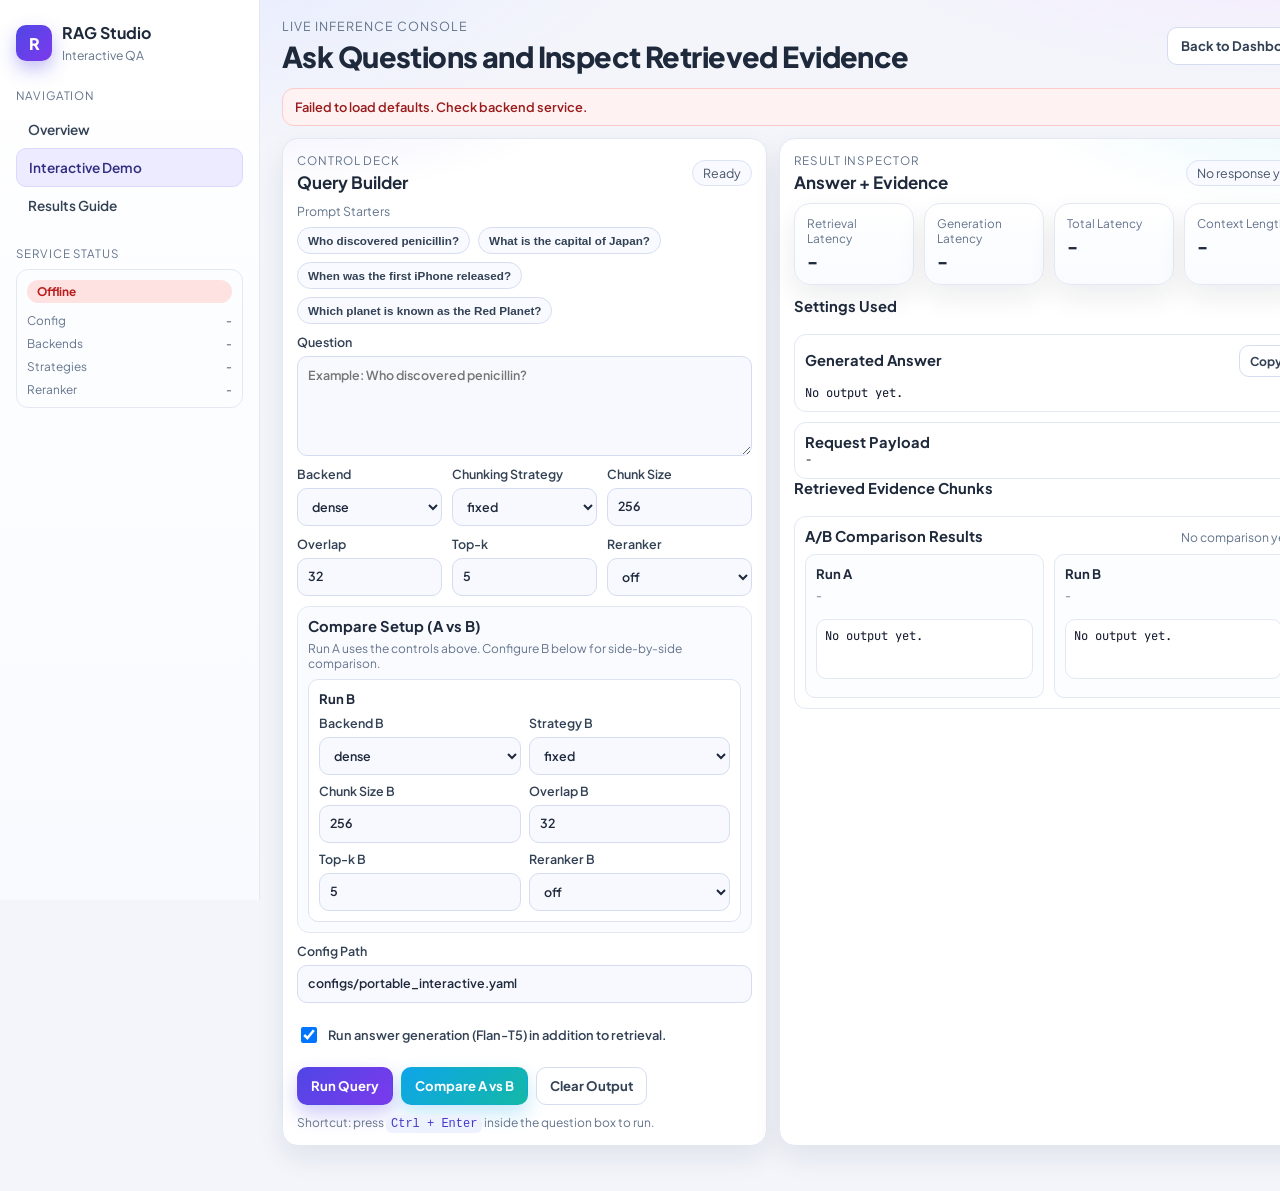
==== commit da7ea748: "Add reranker ablation pipeline and unify dashboard/demo UX" ====
--- a/dashboard/demo.html
+++ b/dashboard/demo.html
@@ -7,8 +7,8 @@
   <link rel="preconnect" href="https://fonts.googleapis.com">
   <link rel="preconnect" href="https://fonts.gstatic.com" crossorigin>
   <link href="https://fonts.googleapis.com/css2?family=Plus+Jakarta+Sans:wght@400;500;600;700;800&family=JetBrains+Mono:wght@500;700&display=swap" rel="stylesheet">
-  <link rel="stylesheet" href="./styles.css?v=20260327d">
-  <link rel="stylesheet" href="./demo.css?v=20260327d">
+  <link rel="stylesheet" href="./styles.css?v=20260401b">
+  <link rel="stylesheet" href="./demo.css?v=20260401b">
 </head>
 <body>
   <div class="saas-shell">
@@ -36,6 +36,7 @@
             <dt>Config</dt><dd id="activeConfig">-</dd>
             <dt>Backends</dt><dd id="availableBackends">-</dd>
             <dt>Strategies</dt><dd id="availableStrategies">-</dd>
+            <dt>Reranker</dt><dd id="availableRerankers">-</dd>
           </dl>
         </div>
       </div>
@@ -51,6 +52,8 @@
           <a href="./index.html" class="btn btn-ghost">Back to Dashboard</a>
         </div>
       </header>
+
+      <div id="demoNotice" class="notice-banner is-loading">Loading service defaults...</div>
 
       <section class="demo-layout">
         <article class="panel input-panel">
@@ -103,6 +106,31 @@
             <label>
               Top-k
               <input id="topKInput" type="number" min="1" max="20" value="5">
+            </label>
+
+            <label>
+              Reranker
+              <select id="rerankerEnabledInput">
+                <option value="false">off</option>
+                <option value="true">on</option>
+              </select>
+            </label>
+
+            <label class="reranker-advanced" data-reranker-scope="A">
+              Reranker Type
+              <select id="rerankerTypeInput">
+                <option value="overlap">overlap</option>
+              </select>
+            </label>
+
+            <label class="reranker-advanced" data-reranker-scope="A">
+              Candidate K
+              <input id="rerankerCandidateKInput" type="number" min="1" max="200" value="20">
+            </label>
+
+            <label class="reranker-advanced" data-reranker-scope="A">
+              Alpha
+              <input id="rerankerAlphaInput" type="number" min="0" max="1" step="0.1" value="0.5">
             </label>
 
             <section class="compare-builder wide">
@@ -140,6 +168,27 @@
                     Top-k B
                     <input id="topKInputB" type="number" min="1" max="20" value="5">
                   </label>
+                  <label>
+                    Reranker B
+                    <select id="rerankerEnabledInputB">
+                      <option value="false">off</option>
+                      <option value="true">on</option>
+                    </select>
+                  </label>
+                  <label class="reranker-advanced" data-reranker-scope="B">
+                    Reranker Type B
+                    <select id="rerankerTypeInputB">
+                      <option value="overlap">overlap</option>
+                    </select>
+                  </label>
+                  <label class="reranker-advanced" data-reranker-scope="B">
+                    Candidate K B
+                    <input id="rerankerCandidateKInputB" type="number" min="1" max="200" value="20">
+                  </label>
+                  <label class="reranker-advanced" data-reranker-scope="B">
+                    Alpha B
+                    <input id="rerankerAlphaInputB" type="number" min="0" max="1" step="0.1" value="0.5">
+                  </label>
                 </article>
               </div>
             </section>
@@ -166,13 +215,20 @@
           </p>
         </article>
 
-        <article class="panel output-panel">
+        <article id="outputPanel" class="panel output-panel">
           <div class="panel-head">
             <div>
               <p class="eyebrow">Result Inspector</p>
               <h2>Answer + Evidence</h2>
             </div>
             <span id="responseTag" class="demo-state">No response yet</span>
+          </div>
+
+          <div id="demoOutputSkeleton" class="skeleton-stack hidden" aria-hidden="true">
+            <span class="skeleton-line w-92"></span>
+            <span class="skeleton-line w-80"></span>
+            <span class="skeleton-line w-68"></span>
+            <span class="skeleton-line w-54"></span>
           </div>
 
           <div class="metric-grid compact">
@@ -232,6 +288,6 @@
     </main>
   </div>
 
-  <script src="./demo.js?v=20260327d"></script>
+  <script src="./demo.js?v=20260401b"></script>
 </body>
 </html>
--- a/dashboard/styles.css
+++ b/dashboard/styles.css
@@ -248,6 +248,81 @@
   background: #fee2e2;
 }
 
+.hidden {
+  display: none !important;
+}
+
+.notice-banner {
+  border: 1px solid var(--line);
+  border-radius: var(--radius-md);
+  padding: 10px 12px;
+  font-size: 0.8rem;
+  font-weight: 600;
+  margin: 0 0 var(--space-3);
+}
+
+.notice-banner.is-loading {
+  color: #075985;
+  border-color: #bae6fd;
+  background: #f0f9ff;
+}
+
+.notice-banner.is-success {
+  color: #166534;
+  border-color: #bbf7d0;
+  background: #f0fdf4;
+}
+
+.notice-banner.is-warn {
+  color: #9a3412;
+  border-color: #fed7aa;
+  background: #fff7ed;
+}
+
+.notice-banner.is-error {
+  color: #991b1b;
+  border-color: #fecaca;
+  background: #fef2f2;
+}
+
+.skeleton-stack {
+  display: grid;
+  gap: 8px;
+}
+
+.skeleton-line {
+  height: 11px;
+  border-radius: 999px;
+  background: linear-gradient(90deg, #e7ecf8 25%, #f3f7ff 37%, #e7ecf8 63%);
+  background-size: 400% 100%;
+  animation: skeleton-shimmer 1.2s ease-in-out infinite;
+}
+
+.skeleton-line.w-92 {
+  width: 92%;
+}
+
+.skeleton-line.w-80 {
+  width: 80%;
+}
+
+.skeleton-line.w-68 {
+  width: 68%;
+}
+
+.skeleton-line.w-54 {
+  width: 54%;
+}
+
+@keyframes skeleton-shimmer {
+  0% {
+    background-position: 100% 0;
+  }
+  100% {
+    background-position: -100% 0;
+  }
+}
+
 .meta-grid {
   display: grid;
   grid-template-columns: repeat(3, minmax(180px, 1fr));
@@ -355,7 +430,7 @@
 
 .filter-bar {
   display: grid;
-  grid-template-columns: repeat(3, minmax(180px, 1fr));
+  grid-template-columns: repeat(auto-fit, minmax(155px, 1fr));
   gap: var(--space-2);
   margin-bottom: var(--space-1);
 }
@@ -431,7 +506,7 @@
 
 table {
   width: 100%;
-  min-width: 900px;
+  min-width: 1220px;
   border-collapse: collapse;
   font-size: 0.79rem;
 }
--- a/dashboard/demo.css
+++ b/dashboard/demo.css
@@ -14,6 +14,20 @@
   background:
     radial-gradient(520px 220px at 100% -6%, rgba(6, 182, 212, 0.1), transparent 62%),
     #ffffff;
+}
+
+.output-panel.is-loading .metric-grid,
+.output-panel.is-loading .settings-shell,
+.output-panel.is-loading .answer-card,
+.output-panel.is-loading .payload-card,
+.output-panel.is-loading .hits,
+.output-panel.is-loading .compare-shell {
+  opacity: 0.45;
+  pointer-events: none;
+}
+
+#demoOutputSkeleton {
+  margin-bottom: var(--space-2);
 }
 
 .demo-state {
@@ -102,6 +116,14 @@
   gap: var(--space-2);
 }
 
+.reranker-advanced {
+  transition: opacity 0.18s ease;
+}
+
+.reranker-advanced.hidden {
+  display: none;
+}
+
 .ask-form .wide {
   grid-column: 1 / -1;
 }
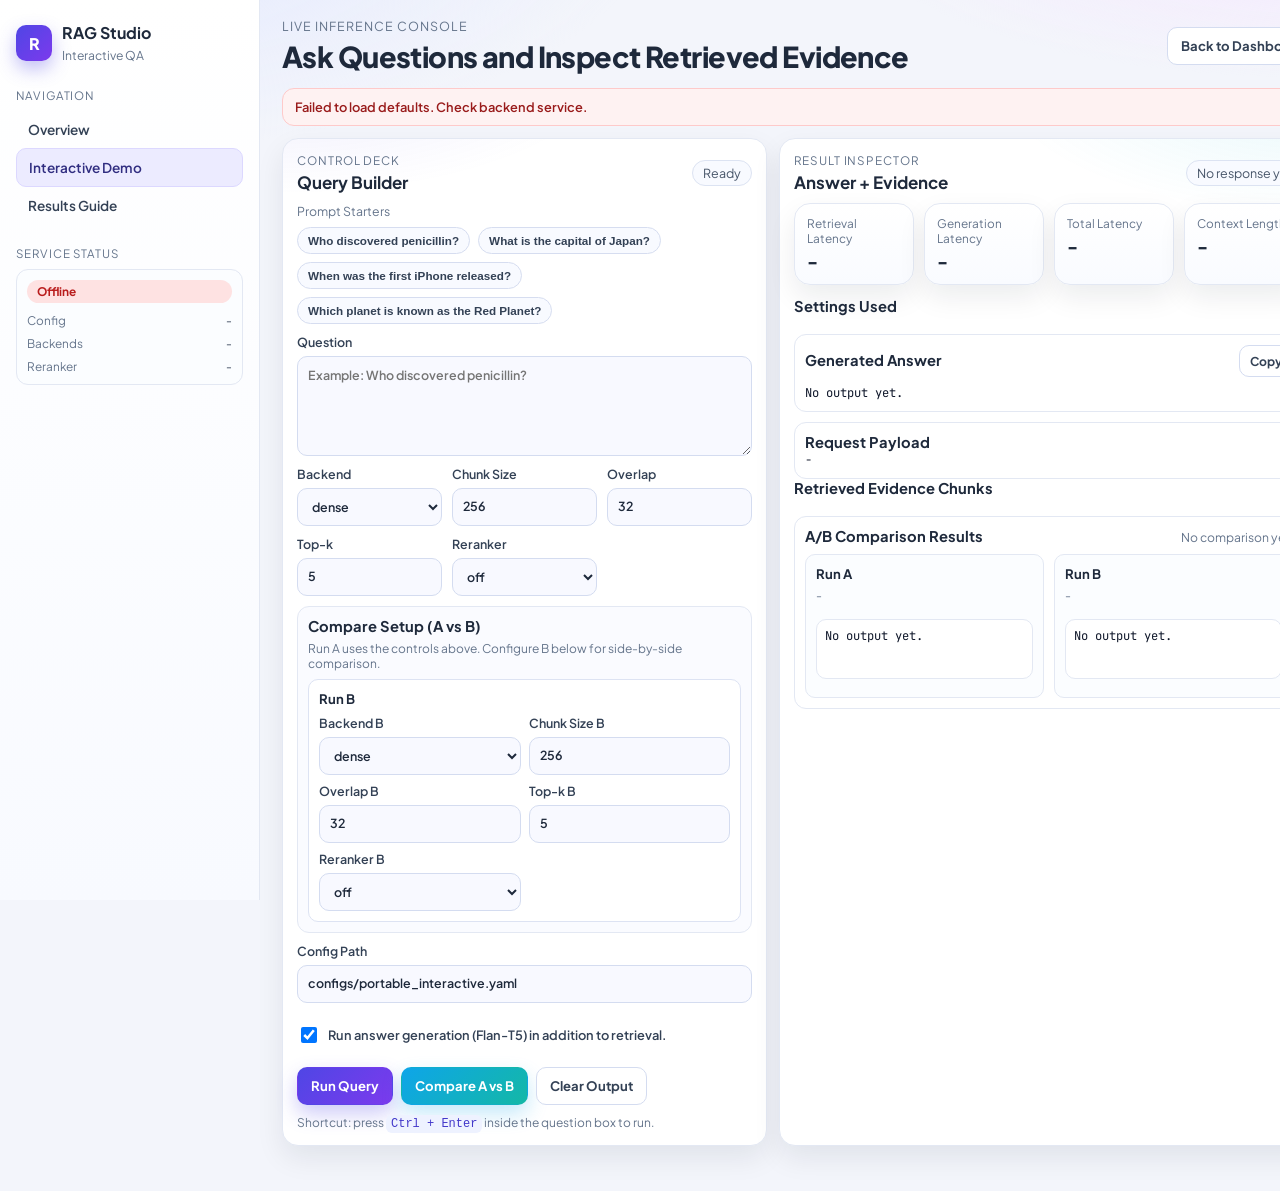
==== commit 349ba1f2: "Refine dashboard presentation and portable demo" ====
--- a/dashboard/demo.html
+++ b/dashboard/demo.html
@@ -35,7 +35,6 @@
           <dl class="service-list">
             <dt>Config</dt><dd id="activeConfig">-</dd>
             <dt>Backends</dt><dd id="availableBackends">-</dd>
-            <dt>Strategies</dt><dd id="availableStrategies">-</dd>
             <dt>Reranker</dt><dd id="availableRerankers">-</dd>
           </dl>
         </div>
@@ -81,15 +80,6 @@
               <select id="backendInput">
                 <option value="dense">dense</option>
                 <option value="bm25">bm25</option>
-              </select>
-            </label>
-
-            <label>
-              Chunking Strategy
-              <select id="strategyInput">
-                <option value="fixed">fixed</option>
-                <option value="structure">structure</option>
-                <option value="adaptive">adaptive</option>
               </select>
             </label>
 
@@ -149,14 +139,6 @@
                     </select>
                   </label>
                   <label>
-                    Strategy B
-                    <select id="strategyInputB">
-                      <option value="fixed">fixed</option>
-                      <option value="structure">structure</option>
-                      <option value="adaptive">adaptive</option>
-                    </select>
-                  </label>
-                  <label>
                     Chunk Size B
                     <input id="chunkSizeInputB" type="number" min="32" max="1024" value="256">
                   </label>
@@ -200,7 +182,7 @@
 
             <label class="checkbox wide">
               <input id="generateInput" type="checkbox" checked>
-              Run answer generation (Flan-T5) in addition to retrieval.
+              <span id="generateLabel">Run answer generation (Flan-T5) in addition to retrieval.</span>
             </label>
 
             <div class="form-actions wide">
